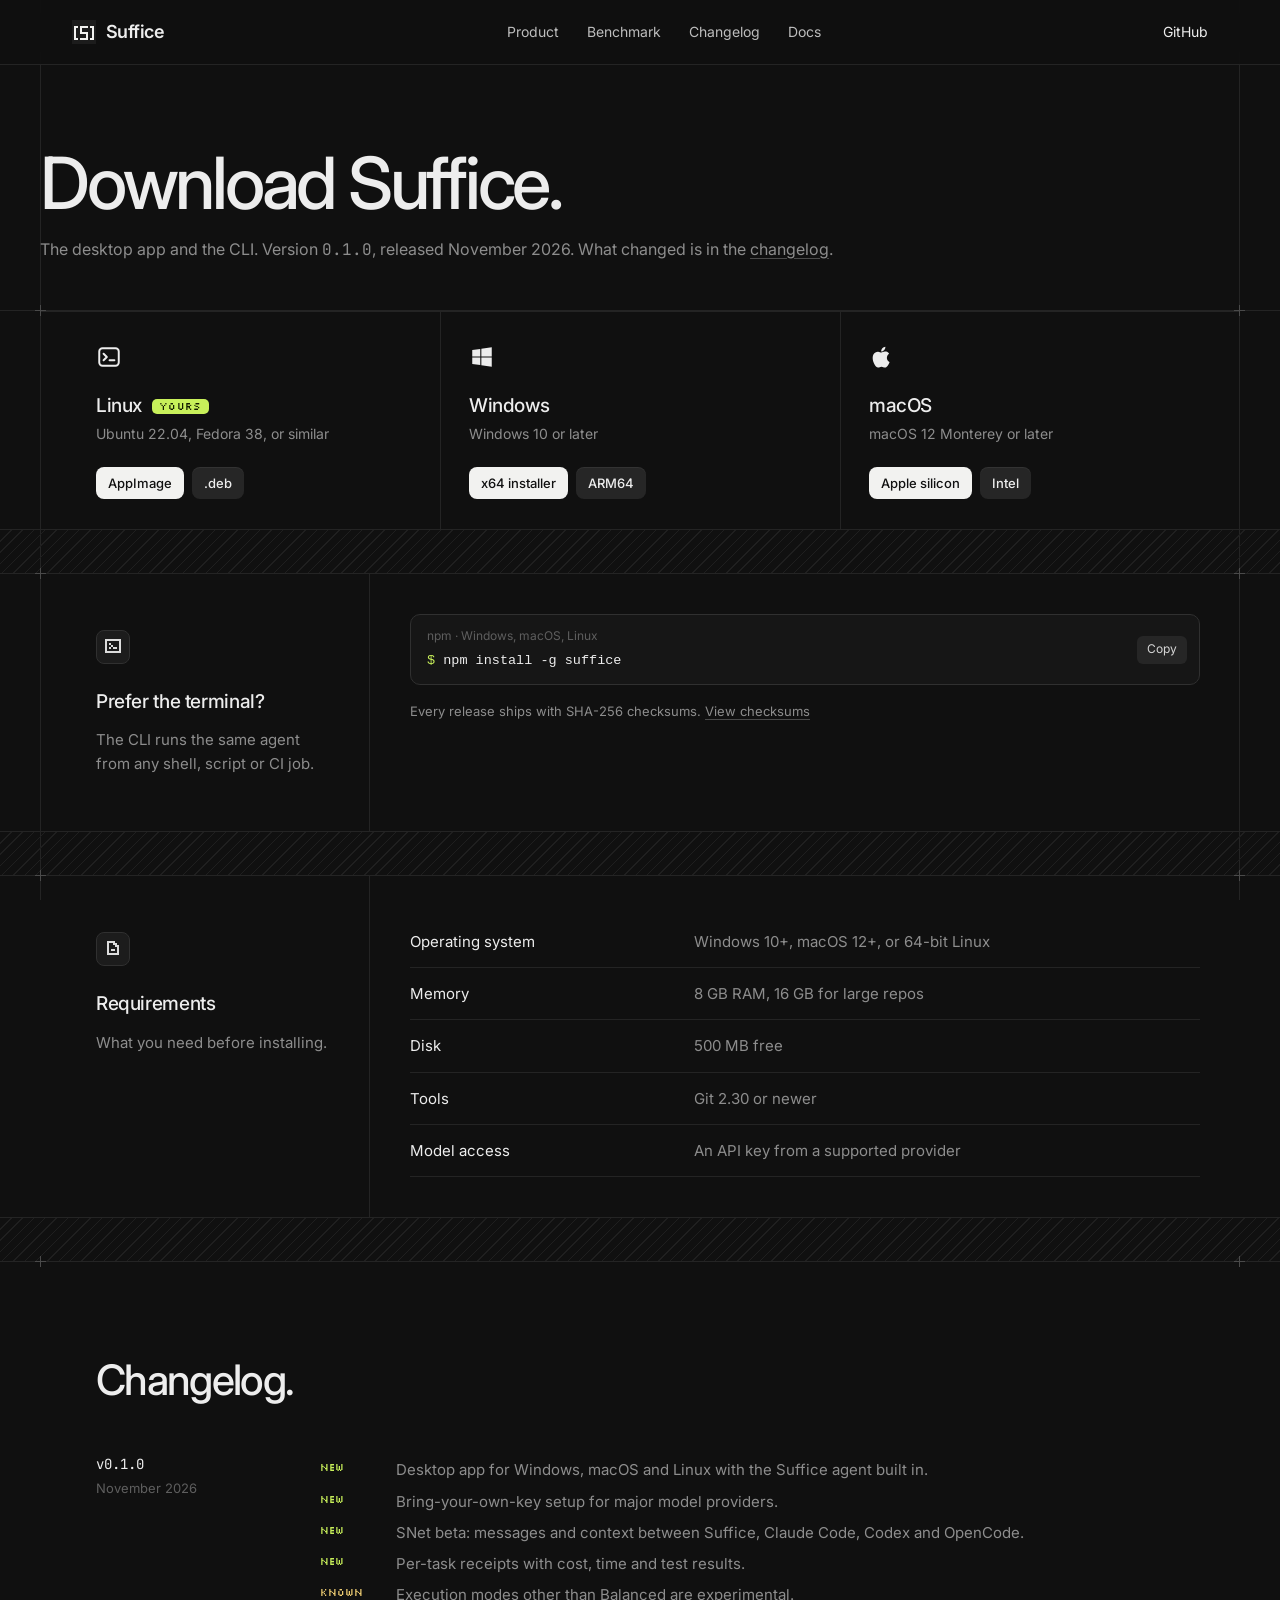
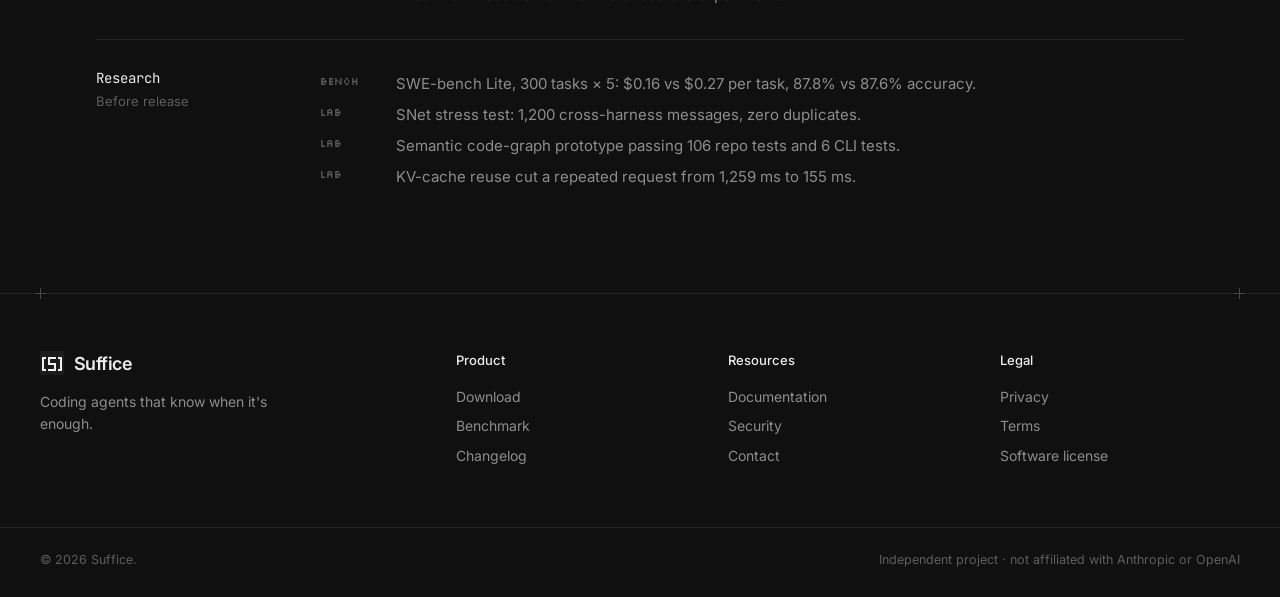
==== v2/download.html @ 333511dd "Add v2 design: dark grid frame with pixel art. Generated with [Devin](https://devin.ai)  Co-Authored" ====
<!doctype html>
<html lang="en">
<head>
  <meta charset="utf-8">
  <meta name="viewport" content="width=device-width, initial-scale=1">
  <title>Download Suffice · Desktop app and CLI</title>
  <meta name="description" content="Download Suffice for Windows, macOS and Linux, or install the CLI with npm. Free with your own API key.">
  <meta name="theme-color" content="#101010">
  <link rel="icon" href="logo.svg" type="image/svg+xml">
  <link rel="preconnect" href="https://fonts.googleapis.com">
  <link rel="preconnect" href="https://fonts.gstatic.com" crossorigin>
  <link href="https://fonts.googleapis.com/css2?family=Inter:wght@400;500;600&family=JetBrains+Mono:wght@400;500&family=Silkscreen&display=swap" rel="stylesheet">
  <link rel="stylesheet" href="styles.css">
  <script>document.documentElement.classList.add('js')</script>
</head>
<body>

<header class="nav">
  <div class="inner">
    <a href="index.html" class="brand"><img src="logo.svg" alt="">Suffice</a>
    <nav class="nav-links">
      <a href="index.html#product">Product</a>
      <a href="index.html#benchmark">Benchmark</a>
      <a href="#changelog">Changelog</a>
      <a href="#" data-link="docs">Docs</a>
    </nav>
    <div class="nav-right"><a href="#" data-link="github">GitHub</a></div>
  </div>
</header>

<main>
  <section class="band">
    <div class="inner page-head">
      <h1 class="fade-up">Download Suffice.</h1>
      <p class="fade-up" style="--i:1">The desktop app and the CLI. Version <span class="mono" data-version>0.1.0</span>, released <span data-release-date>November 2026</span>. What changed is in the <a class="u" href="#changelog">changelog</a>.</p>
    </div>
  </section>

  <section class="band">
    <div class="inner">
      <span class="x tl"></span><span class="x tr"></span>
      <div class="platforms" data-reveal>
        <div class="platform" data-os="win">
          <svg viewBox="0 0 24 24" fill="currentColor"><path d="M3 5.6l7.4-1v7H3zM11.4 4.4L21 3v8.6h-9.6zM3 12.4h7.4v7l-7.4-1zM11.4 12.4H21V21l-9.6-1.4z"/></svg>
          <h3>Windows <span class="you">YOURS</span></h3>
          <p class="req">Windows 10 or later</p>
          <div class="files"><a class="btn btn-white btn-sm" href="#" data-file="win-x64">x64 installer</a><a class="btn btn-grey btn-sm" href="#" data-file="win-arm">ARM64</a></div>
        </div>
        <div class="platform" data-os="mac">
          <svg viewBox="0 0 24 24" fill="currentColor"><path d="M16.5 12.6c0-2.4 2-3.6 2.1-3.7-1.1-1.7-2.9-1.9-3.5-1.9-1.5-.2-2.9.9-3.7.9-.8 0-1.9-.9-3.2-.8-1.6 0-3.1 1-4 2.4-1.7 3-.4 7.4 1.2 9.8.8 1.2 1.8 2.5 3 2.4 1.2 0 1.7-.8 3.1-.8 1.5 0 1.9.8 3.2.8 1.3 0 2.2-1.2 3-2.4.9-1.4 1.3-2.7 1.3-2.8-.1 0-2.5-1-2.5-3.9zM14.1 5.5c.7-.8 1.1-1.9 1-3-1 0-2.1.7-2.8 1.5-.6.7-1.2 1.8-1 2.9 1.1.1 2.1-.6 2.8-1.4z"/></svg>
          <h3>macOS <span class="you">YOURS</span></h3>
          <p class="req">macOS 12 Monterey or later</p>
          <div class="files"><a class="btn btn-white btn-sm" href="#" data-file="mac-arm">Apple silicon</a><a class="btn btn-grey btn-sm" href="#" data-file="mac-intel">Intel</a></div>
        </div>
        <div class="platform" data-os="linux">
          <svg viewBox="0 0 24 24" fill="none" stroke="currentColor" stroke-width="1.8" stroke-linecap="round" stroke-linejoin="round"><rect x="3" y="4" width="18" height="16" rx="3"/><path d="M7 9l3 3-3 3M12.5 15H17"/></svg>
          <h3>Linux <span class="you">YOURS</span></h3>
          <p class="req">Ubuntu 22.04, Fedora 38, or similar</p>
          <div class="files"><a class="btn btn-white btn-sm" href="#" data-file="linux-appimage">AppImage</a><a class="btn btn-grey btn-sm" href="#" data-file="linux-deb">.deb</a></div>
        </div>
      </div>
    </div>
  </section>

  <div class="hatch"></div>

  <section class="band" id="cli">
    <div class="inner">
      <span class="x tl"></span><span class="x tr"></span>
      <div class="row">
        <div class="row-text" data-reveal>
          <span class="ico"><canvas data-icon="term"></canvas></span>
          <h3>Prefer the terminal?</h3>
          <p>The CLI runs the same agent from any shell, script or CI job.</p>
        </div>
        <div class="row-shot" data-reveal style="--d:100ms">
          <div class="cli-list">
            <div class="cli"><div style="min-width:0"><small>npm · Windows, macOS, Linux</small><code data-cmd="npm"></code></div><button class="copy" type="button">Copy</button></div>
          </div>
          <p class="muted" style="margin-top:16px;font-size:13px">Every release ships with SHA-256 checksums. <a class="u" href="#" data-link="checksums">View checksums</a></p>
        </div>
      </div>
    </div>
  </section>

  <div class="hatch"></div>

  <section class="band">
    <div class="inner">
      <span class="x tl"></span><span class="x tr"></span>
      <div class="row">
        <div class="row-text" data-reveal>
          <span class="ico"><canvas data-icon="file"></canvas></span>
          <h3>Requirements</h3>
          <p>What you need before installing.</p>
        </div>
        <div class="row-shot" data-reveal style="--d:100ms">
          <table class="table"><tbody>
            <tr><td>Operating system</td><td>Windows 10+, macOS 12+, or 64-bit Linux</td></tr>
            <tr><td>Memory</td><td>8 GB RAM, 16 GB for large repos</td></tr>
            <tr><td>Disk</td><td>500 MB free</td></tr>
            <tr><td>Tools</td><td>Git 2.30 or newer</td></tr>
            <tr><td>Model access</td><td>An API key from a supported provider</td></tr>
          </tbody></table>
        </div>
      </div>
    </div>
  </section>

  <div class="hatch"></div>

  <section class="band" id="changelog">
    <div class="inner">
      <span class="x tl"></span><span class="x tr"></span>
      <div class="sec-head" style="padding-bottom:24px" data-reveal><h2>Changelog.</h2></div>
      <div data-reveal style="padding-bottom:72px">
        <div class="release">
          <div><div class="release-v">v<span data-version>0.1.0</span></div><div class="release-d" data-release-date>November 2026</div></div>
          <ul>
            <li><span>NEW</span>Desktop app for Windows, macOS and Linux with the Suffice agent built in.</li>
            <li><span>NEW</span>Bring-your-own-key setup for major model providers.</li>
            <li><span>NEW</span>SNet beta: messages and context between Suffice, Claude Code, Codex and OpenCode.</li>
            <li><span>NEW</span>Per-task receipts with cost, time and test results.</li>
            <li><span class="k">KNOWN</span>Execution modes other than Balanced are experimental.</li>
          </ul>
        </div>
        <div class="release" style="border-bottom:0">
          <div><div class="release-v">Research</div><div class="release-d">Before release</div></div>
          <ul>
            <li><span class="l">BENCH</span>SWE-bench Lite, 300 tasks × 5: $0.16 vs $0.27 per task, 87.8% vs 87.6% accuracy.</li>
            <li><span class="l">LAB</span>SNet stress test: 1,200 cross-harness messages, zero duplicates.</li>
            <li><span class="l">LAB</span>Semantic code-graph prototype passing 106 repo tests and 6 CLI tests.</li>
            <li><span class="l">LAB</span>KV-cache reuse cut a repeated request from 1,259 ms to 155 ms.</li>
          </ul>
        </div>
      </div>
    </div>
  </section>
</main>

<footer class="footer">
  <section class="band">
    <div class="inner footer-grid">
      <span class="x tl"></span><span class="x tr"></span>
      <div>
        <a href="index.html" class="brand"><img src="logo.svg" alt="">Suffice</a>
        <p>Coding agents that know when it's enough.</p>
      </div>
      <div class="footer-col"><h4>Product</h4><a href="download.html">Download</a><a href="index.html#benchmark">Benchmark</a><a href="#changelog">Changelog</a></div>
      <div class="footer-col"><h4>Resources</h4><a href="#" data-link="docs">Documentation</a><a href="#" data-link="security">Security</a><a href="#" data-email>Contact</a></div>
      <div class="footer-col"><h4>Legal</h4><a href="#" data-link="privacy">Privacy</a><a href="#" data-link="terms">Terms</a><a href="#" data-link="eula">Software license</a></div>
    </div>
  </section>
  <div class="inner footer-bottom"><span>© <span data-year>2026</span> Suffice.</span><span>Independent project · not affiliated with Anthropic or OpenAI</span></div>
</footer>

<script src="main.js"></script>
</body>
</html>
---- v2/styles.css ----
:root {
  --bg: #101010;
  --panel: #161616;
  --panel-2: #1c1c1c;
  --line: #242424;
  --line-2: #303030;
  --text: #ededed;
  --muted: #8d8d8d;
  --dim: #5e5e5e;
  --accent: #c8f05a;
  --accent-ink: #141c00;
  --add: #8ee5ad;
  --del: #e8917f;
  --warn: #edcc72;
  --frame: 1200px;
  --pad: 56px;
  --sans: "Inter", ui-sans-serif, system-ui, -apple-system, "Segoe UI", sans-serif;
  --mono: "JetBrains Mono", ui-monospace, Consolas, monospace;
  --pixel: "Silkscreen", var(--mono);
  --ease: cubic-bezier(0.2, 0.7, 0.2, 1);
}

*, *::before, *::after { box-sizing: border-box; }
html { scroll-behavior: smooth; -webkit-text-size-adjust: 100%; }
body { margin: 0; background: var(--bg); color: var(--text); font-family: var(--sans); font-size: 16px; line-height: 1.55; -webkit-font-smoothing: antialiased; overflow-x: hidden; }
body::before, body::after { content: ""; position: fixed; top: 0; bottom: 0; width: 1px; background: var(--line); z-index: 0; pointer-events: none; }
body::before { left: max(0px, calc(50% - var(--frame) / 2)); }
body::after { right: max(0px, calc(50% - var(--frame) / 2)); }
img, svg, canvas { display: block; max-width: 100%; }
[hidden] { display: none !important; }
a { color: inherit; text-decoration: none; }
button, input { font: inherit; color: inherit; }
button { background: none; border: 0; padding: 0; cursor: pointer; }
p { margin: 0; }
h1, h2, h3 { margin: 0; font-weight: 500; letter-spacing: -0.04em; line-height: 1.05; }
h2 { font-size: clamp(30px, 3.4vw, 42px); }
h3 { font-size: 19px; letter-spacing: -0.02em; line-height: 1.3; }
::selection { background: var(--accent); color: var(--accent-ink); }
:focus-visible { outline: 2px solid var(--accent); outline-offset: 3px; }

/* Frame */
.band { position: relative; z-index: 1; border-bottom: 1px solid var(--line); }
.inner { position: relative; max-width: var(--frame); margin: 0 auto; padding: 0 var(--pad); }
.x { position: absolute; width: 11px; height: 11px; z-index: 2; pointer-events: none; }
.x::before, .x::after { content: ""; position: absolute; background: #4a4a4a; }
.x::before { left: 5px; top: 0; width: 1px; height: 11px; }
.x::after { top: 5px; left: 0; width: 11px; height: 1px; }
.x.tl { left: -5px; top: -6px; }
.x.tr { right: -5px; top: -6px; }
.hatch { position: relative; z-index: 1; height: 44px; border-bottom: 1px solid var(--line); background: repeating-linear-gradient(-45deg, transparent 0 7px, #1f1f1f 7px 8px); }
.mono { font-family: var(--mono); }
.muted { color: var(--muted); }
.link { color: var(--accent); font-size: 14px; transition: opacity 0.2s; }
.link:hover { opacity: 0.75; }
.u { text-decoration: underline; text-underline-offset: 3px; text-decoration-color: #4a4a4a; }
.u:hover { text-decoration-color: var(--text); }
sup { font-size: 0.6em; color: var(--dim); }

/* Buttons */
.btn { display: inline-flex; align-items: center; justify-content: center; gap: 8px; height: 38px; padding: 0 16px; border-radius: 8px; font-size: 14px; font-weight: 500; white-space: nowrap; transition: background 0.2s, border-color 0.2s, transform 0.15s; }
.btn svg { width: 15px; height: 15px; flex: none; }
.btn:active { transform: translateY(1px); }
.btn-white { background: #f2f2f0; color: #111; }
.btn-white:hover { background: #fff; }
.btn-grey { background: #262626; color: var(--text); box-shadow: inset 0 1px 0 rgba(255, 255, 255, 0.06); }
.btn-grey:hover { background: #2e2e2e; }
.btn-sm { height: 32px; padding: 0 12px; font-size: 13px; }

/* Nav */
.nav { position: sticky; top: 0; z-index: 40; background: rgba(16, 16, 16, 0.85); backdrop-filter: blur(12px); -webkit-backdrop-filter: blur(12px); border-bottom: 1px solid var(--line); }
.nav .inner { display: flex; align-items: center; justify-content: space-between; height: 64px; padding: 0 32px; }
.brand { display: flex; align-items: center; gap: 10px; font-size: 18px; font-weight: 600; letter-spacing: -0.03em; }
.brand img { width: 24px; height: 24px; image-rendering: pixelated; }
.nav-links { display: flex; gap: 28px; font-size: 14px; color: #bdbdbd; }
.nav-links a:hover { color: var(--text); }
.nav-right { display: flex; align-items: center; gap: 18px; font-size: 14px; }

/* Hero */
.hero-top { padding: 80px 0 0; }
.badge { display: inline-flex; align-items: center; gap: 10px; padding: 4px 12px 4px 4px; border: 1px solid var(--line-2); border-radius: 999px; font-size: 14px; color: #d6d6d6; transition: border-color 0.2s; }
.badge:hover { border-color: #444; }
.badge b { padding: 2px 8px; border-radius: 999px; background: var(--accent); color: var(--accent-ink); font-family: var(--pixel); font-size: 11px; font-weight: 400; letter-spacing: 0.04em; }
.badge-row { padding: 14px 0; }
.hero h1 { padding: 34px 0 40px; font-size: clamp(44px, 6.2vw, 80px); letter-spacing: -0.045em; }
.hero-split { display: grid; grid-template-columns: 1fr 1fr; }
.hero-split > div { padding: 30px 0; }
.hero-split > div + div { padding-left: 32px; border-left: 1px solid var(--line); }
.hero-split p { max-width: 430px; color: var(--muted); font-size: 16px; }
.actions { display: flex; flex-wrap: wrap; gap: 10px; }
.or { margin-top: 10px; font-size: 13px; color: var(--dim); }
.or a { color: var(--muted); }
.or a:hover { color: var(--text); }

/* App mock */
.shot-band { padding: 56px 0 64px; }
.app { position: relative; border: 1px solid var(--line-2); border-radius: 14px; background: #121212; overflow: hidden; box-shadow: 0 40px 100px -40px rgba(0, 0, 0, 0.8); font-size: 12.5px; }
.app-grid { display: grid; grid-template-columns: 236px minmax(0, 1fr); height: clamp(380px, 44vw, 560px); }
.side { display: flex; flex-direction: column; gap: 2px; padding: 14px 10px; overflow: hidden; }
.lights { display: flex; gap: 7px; padding: 2px 6px 14px; }
.lights i { width: 11px; height: 11px; border-radius: 50%; }
.ws { display: flex; align-items: center; gap: 10px; padding: 4px 6px 12px; border-bottom: 1px solid var(--line); margin-bottom: 8px; }
.ws img { width: 26px; height: 26px; border-radius: 6px; }
.ws small { display: block; color: var(--dim); font-size: 10.5px; }
.search { display: flex; align-items: center; gap: 8px; height: 30px; padding: 0 9px; border: 1px solid var(--line-2); border-radius: 7px; color: var(--dim); margin-bottom: 6px; }
.nav-item { display: flex; align-items: center; gap: 9px; padding: 6px 9px; border-radius: 7px; color: #d4d4d4; }
.nav-item.on { background: #222; }
.nav-item svg { width: 13px; height: 13px; color: var(--muted); }
.side-label { margin: 14px 9px 4px; color: var(--dim); font-size: 11px; }
.thread { display: flex; align-items: center; gap: 9px; padding: 6px 9px; border-radius: 7px; color: #cfcfcf; white-space: nowrap; overflow: hidden; }
.thread span { overflow: hidden; text-overflow: ellipsis; }
.thread i { flex: none; width: 11px; height: 11px; image-rendering: pixelated; }
.pdot { background: var(--accent); box-shadow: inset -3px -3px 0 rgba(0, 0, 0, 0.25); }
.pdot.run { background: var(--warn); animation: blink 1s steps(2) infinite; }
.pdot.idle { background: #3a3a3a; }
@keyframes blink { 50% { opacity: 0.35; } }
.side-foot { margin-top: auto; padding: 10px 9px 2px; border-top: 1px solid var(--line); color: var(--muted); font-size: 11.5px; }
.side-foot b { color: var(--text); font-weight: 500; }
.spark { display: flex; align-items: flex-end; gap: 2px; height: 16px; margin-top: 8px; }
.spark i { flex: 1; background: #2f3a1a; }
.spark i.on { background: var(--accent); }
.stage { position: relative; margin: 8px 8px 8px 0; border-radius: 10px; overflow: hidden; background: #0d1416; }
.pixels { position: absolute; inset: 0; width: 100%; height: 100%; image-rendering: pixelated; }
.composer-wrap { position: absolute; left: 14px; right: 14px; bottom: 14px; max-width: 680px; margin: 0 auto; }
.composer { border-radius: 12px; background: rgba(20, 20, 20, 0.92); border: 1px solid #2c2c2c; box-shadow: 0 20px 50px -20px rgba(0, 0, 0, 0.7); }
.composer-top { display: flex; align-items: center; gap: 14px; padding: 9px 14px; border-bottom: 1px solid #262626; color: #d6d6d6; font-size: 12px; }
.composer-top .right { margin-left: auto; }
.prompt { min-height: 44px; padding: 12px 14px 4px; color: #f0f0ee; font-size: 13px; }
.prompt.placeholder { color: #7d7d7d; }
.caret { display: inline-block; width: 7px; height: 14px; margin-left: 1px; background: var(--accent); vertical-align: -2px; animation: blink 1s steps(2) infinite; }
.composer-bar { display: flex; align-items: center; gap: 12px; padding: 6px 10px 10px 14px; color: #a8a8a8; font-size: 12px; }
.composer-bar b { color: #ededed; font-weight: 500; }
.send { display: grid; place-items: center; width: 28px; height: 26px; margin-left: auto; border-radius: 7px; background: #262626; color: #8d8d8d; transition: background 0.2s, color 0.2s; }
.send.live { background: var(--accent); color: var(--accent-ink); }

/* Section heads */
.sec-head { padding: 96px 0 56px; }
.sec-head p { max-width: 420px; margin-top: 14px; color: var(--muted); font-size: 15px; }

/* 4 steps */
.steps { display: grid; grid-template-columns: repeat(4, 1fr); border-top: 1px solid var(--line); margin: 0 calc(var(--pad) * -1); }
.step { display: flex; flex-direction: column; min-height: 250px; padding: 32px 28px 30px; }
.step + .step { border-left: 1px solid var(--line); }
.step:first-child { padding-left: var(--pad); }
.step-top { display: flex; justify-content: space-between; align-items: center; margin-bottom: 26px; }
.ico { display: grid; place-items: center; width: 34px; height: 34px; border: 1px solid var(--line-2); border-radius: 8px; background: var(--panel-2); }
.ico canvas, .ico svg { width: 16px; height: 16px; image-rendering: pixelated; }
.num { font-family: var(--mono); font-size: 13px; color: var(--dim); }
.step p { margin-top: 10px; color: var(--muted); font-size: 14.5px; }
.step .link { margin-top: auto; padding-top: 22px; }

/* Pixel band */
.pixel-band { position: relative; height: 170px; display: grid; place-items: center; overflow: hidden; }
.pixel-band canvas { position: absolute; inset: 0; width: 100%; height: 100%; image-rendering: pixelated; }
.pixel-band h2 { position: relative; padding: 18px 32px; background: var(--bg); text-align: center; }

/* Feature rows */
.row { display: grid; grid-template-columns: 330px 1fr; margin: 0 calc(var(--pad) * -1); }
.row.flip { grid-template-columns: 1fr 330px; }
.row-text { display: flex; flex-direction: column; padding: 56px 36px 56px var(--pad); }
.row.flip .row-text { order: 2; padding: 56px var(--pad) 56px 36px; border-left: 1px solid var(--line); }
.row:not(.flip) .row-text { border-right: 1px solid var(--line); }
.row-text p { margin-top: 14px; color: var(--muted); font-size: 15px; }
.row-text .link { margin-top: 22px; }
.row-text .ico { margin-bottom: 26px; }
.row-shot { padding: 40px; min-width: 0; }
.mock { border: 1px solid var(--line-2); border-radius: 12px; background: var(--panel); overflow: hidden; font-size: 13px; }
.mock-head { display: flex; align-items: center; justify-content: space-between; gap: 12px; padding: 12px 16px; border-bottom: 1px solid var(--line); }
.mock-head b { font-weight: 500; }
.mock-head span { font-family: var(--mono); font-size: 11.5px; color: var(--dim); }
.mock-body { padding: 16px; }

.route { display: grid; grid-template-columns: minmax(0, 1fr) 112px 92px; align-items: center; gap: 14px; padding: 11px 12px; border-radius: 8px; background: #1b1b1b; }
.route + .route { margin-top: 6px; }
.route span:first-child { overflow: hidden; text-overflow: ellipsis; white-space: nowrap; }
.model { padding: 3px 8px; border: 1px solid var(--line-2); border-radius: 5px; font-family: var(--mono); font-size: 11px; color: var(--dim); text-align: center; transition: color 0.3s, border-color 0.3s; }
.model.set { color: var(--text); border-color: #444; }
.blocks { display: flex; gap: 2px; }
.blocks i { flex: 1; height: 10px; background: #262626; transition: background 0.15s; }
.blocks i.on { background: var(--accent); }
.mock-foot { display: flex; justify-content: space-between; padding: 12px 16px; border-top: 1px solid var(--line); font-family: var(--mono); font-size: 11.5px; color: var(--dim); }
.mock-foot b { color: var(--text); font-weight: 500; }

.bars { display: grid; gap: 18px; padding: 22px 18px 10px; }
.bar-label { display: flex; justify-content: space-between; margin-bottom: 8px; font-size: 13px; color: var(--muted); }
.bar-label b { font-family: var(--mono); font-weight: 500; color: var(--text); }
.bar { height: 22px; background: repeating-linear-gradient(90deg, #222 0 8px, transparent 8px 10px); }
.bar i { display: block; height: 100%; width: 0; background: repeating-linear-gradient(90deg, #6a6a6a 0 8px, transparent 8px 10px); transition: width 1.6s steps(24); }
.bar.us i { background: repeating-linear-gradient(90deg, var(--accent) 0 8px, transparent 8px 10px); }
.in .bar i { width: var(--w); }
.stats { display: grid; grid-template-columns: repeat(4, 1fr); margin: 18px; border: 1px solid var(--line-2); border-radius: 10px; background: #1b1b1b; }
.stats div { padding: 12px 14px; }
.stats div + div { border-left: 1px solid var(--line-2); }
.stats small { display: block; font-family: var(--mono); font-size: 10.5px; letter-spacing: 0.06em; color: var(--dim); text-transform: uppercase; }
.stats b { display: block; margin-top: 4px; font-size: 18px; font-weight: 500; letter-spacing: -0.02em; }

.msgs { display: flex; flex-direction: column; gap: 10px; padding: 16px; }
.msg { max-width: 86%; padding: 10px 12px; border: 1px solid var(--line-2); border-radius: 9px; background: #1b1b1b; opacity: 0; transform: translateY(6px); transition: opacity 0.45s, transform 0.45s var(--ease); }
.msg.show { opacity: 1; transform: none; }
.msg.me { align-self: flex-end; border-color: rgba(200, 240, 90, 0.35); background: rgba(200, 240, 90, 0.06); }
.msg-from { display: flex; align-items: center; gap: 7px; margin-bottom: 3px; font-size: 11.5px; color: var(--muted); }
.msg-from i { width: 8px; height: 8px; }

/* Roadmap cells */
.cells { display: grid; grid-template-columns: repeat(3, 1fr); border-top: 1px solid var(--line); margin: 0 calc(var(--pad) * -1); }
.cell { padding: 32px 28px 36px; }
.cell:first-child { padding-left: var(--pad); }
.cell + .cell { border-left: 1px solid var(--line); }
.cell .status { display: inline-flex; align-items: center; gap: 8px; margin-bottom: 20px; font-family: var(--pixel); font-size: 11px; color: var(--muted); }
.cell .status i { width: 8px; height: 8px; }
.cell p { margin-top: 10px; color: var(--muted); font-size: 14.5px; }
.wait-row { display: flex; flex-wrap: wrap; align-items: center; justify-content: space-between; gap: 20px; padding: 28px 0; border-top: 1px solid var(--line); margin: 0 calc(var(--pad) * -1); padding-left: var(--pad); padding-right: var(--pad); }
.waitlist { display: flex; gap: 8px; width: min(100%, 440px); }
.waitlist input { flex: 1; min-width: 0; height: 38px; padding: 0 12px; border: 1px solid var(--line-2); border-radius: 8px; background: var(--panel); outline: 0; font-size: 14px; transition: border-color 0.2s; }
.waitlist input:focus { border-color: #555; }
.waitlist input::placeholder { color: var(--dim); }
.waitlist-msg { width: 100%; min-height: 18px; font-size: 13px; color: var(--muted); }

/* FAQ */
.faq-grid { display: grid; grid-template-columns: 1fr 1.3fr; margin: 0 calc(var(--pad) * -1); }
.faq-grid > div:first-child { padding: 96px 36px 96px var(--pad); border-right: 1px solid var(--line); }
.faq-grid > div:first-child p { margin-top: 14px; color: var(--muted); font-size: 15px; }
.faq { padding: 80px var(--pad) 80px 40px; }
.faq details { border-bottom: 1px solid var(--line); }
.faq summary { display: flex; justify-content: space-between; align-items: center; gap: 16px; padding: 18px 0; list-style: none; cursor: pointer; font-size: 15px; font-weight: 500; }
.faq summary::-webkit-details-marker { display: none; }
.faq summary i { flex: none; width: 10px; height: 10px; background: linear-gradient(var(--muted), var(--muted)) center / 10px 2px no-repeat, linear-gradient(var(--muted), var(--muted)) center / 2px 10px no-repeat; transition: transform 0.25s steps(3); }
.faq details[open] summary i { transform: rotate(45deg); }
.faq details p { padding: 0 24px 20px 0; color: var(--muted); font-size: 15px; }

/* CTA */
.cta { position: relative; padding: 110px 0 0; text-align: center; overflow: hidden; }
.cta h2 { font-size: clamp(40px, 5.4vw, 64px); }
.cta p { margin-top: 14px; color: var(--muted); }
.cta .actions { justify-content: center; margin-top: 28px; }
.dissolve { width: 100%; height: 150px; margin-top: 90px; image-rendering: pixelated; }

/* Footer */
.notes { display: grid; grid-template-columns: 1fr 1fr; gap: 32px; padding: 32px 0; font-family: var(--mono); font-size: 12px; line-height: 1.7; color: var(--dim); }
.footer-grid { display: grid; grid-template-columns: 1.6fr repeat(3, 1fr); gap: 32px; padding: 56px 0; }
.footer-grid > div:first-of-type p { max-width: 260px; margin-top: 14px; color: var(--muted); font-size: 14px; }
.footer h4 { margin: 0 0 12px; font-size: 13px; font-weight: 500; }
.footer-col a { display: block; padding: 4px 0; font-size: 14px; color: var(--muted); }
.footer-col a:hover { color: var(--text); }
.footer-bottom { display: flex; flex-wrap: wrap; justify-content: space-between; gap: 12px; padding: 22px 0 28px; font-size: 12.5px; color: var(--dim); }

/* Download page */
.page-head { padding: 80px 0 48px; }
.page-head h1 { font-size: clamp(44px, 6vw, 72px); letter-spacing: -0.045em; }
.page-head p { margin-top: 16px; color: var(--muted); }
.platforms { display: grid; grid-template-columns: repeat(3, 1fr); border-top: 1px solid var(--line); margin: 0 calc(var(--pad) * -1); }
.platform { display: flex; flex-direction: column; padding: 32px 28px 30px; }
.platform:first-child { padding-left: var(--pad); }
.platform + .platform { border-left: 1px solid var(--line); }
.platform > svg { width: 26px; height: 26px; margin-bottom: 24px; }
.platform h3 { display: flex; align-items: center; gap: 10px; }
.platform .req { margin: 4px 0 22px; color: var(--muted); font-size: 14px; }
.platform .files { display: flex; flex-wrap: wrap; gap: 8px; margin-top: auto; }
.you { display: none; padding: 1px 7px; border-radius: 5px; background: var(--accent); color: var(--accent-ink); font-family: var(--pixel); font-size: 10px; font-weight: 400; letter-spacing: 0.03em; }
.platform.current .you { display: inline-block; }
.cli-list { display: grid; gap: 10px; }
.cli { display: flex; align-items: center; justify-content: space-between; gap: 16px; padding: 12px 12px 12px 16px; border: 1px solid var(--line-2); border-radius: 10px; background: var(--panel); font-family: var(--mono); font-size: 13.5px; }
.cli small { display: block; margin-bottom: 4px; font-family: var(--sans); font-size: 12px; color: var(--dim); }
.cli code { overflow-x: auto; white-space: nowrap; }
.cli code::before { content: "$ "; color: var(--accent); }
.copy { flex: none; height: 28px; padding: 0 10px; border-radius: 6px; background: #262626; font-family: var(--sans); font-size: 12px; color: #d6d6d6; transition: background 0.2s; }
.copy:hover { background: #303030; }
.table { width: 100%; border-collapse: collapse; font-size: 15px; }
.table td { padding: 14px 0; border-bottom: 1px solid var(--line); color: var(--muted); vertical-align: top; }
.table td:first-child { width: 36%; color: var(--text); }
.release { display: grid; grid-template-columns: 200px 1fr; gap: 24px; padding: 28px 0; border-bottom: 1px solid var(--line); }
.release-v { font-family: var(--mono); font-size: 14px; }
.release-d { margin-top: 2px; font-size: 13px; color: var(--dim); }
.release ul { margin: 0; padding: 0; list-style: none; }
.release li { display: grid; grid-template-columns: 64px 1fr; gap: 12px; padding: 4px 0; font-size: 15px; color: var(--muted); }
.release li span { padding-top: 2px; font-family: var(--pixel); font-size: 10px; color: var(--accent); }
.release li span.k { color: var(--warn); }
.release li span.l { color: var(--dim); }

/* Reveal */
.js [data-reveal] { opacity: 0; transform: translateY(12px); transition: opacity 0.7s var(--ease), transform 0.7s var(--ease); transition-delay: var(--d, 0ms); }
.js [data-reveal].in { opacity: 1; transform: none; }
.fade-up { animation: fadeUp 0.8s var(--ease) both; animation-delay: calc(var(--i, 0) * 80ms); }
@keyframes fadeUp { from { opacity: 0; transform: translateY(10px); } }

@media (max-width: 1000px) {
  :root { --pad: 28px; }
  .nav-links { display: none; }
  .hero-split, .faq-grid { grid-template-columns: 1fr; }
  .hero-split > div + div { padding-left: 0; border-left: 0; border-top: 1px solid var(--line); }
  .app-grid { grid-template-columns: minmax(0, 1fr); }
  .side { display: none; }
  .stage { margin: 8px; }
  .steps { grid-template-columns: 1fr 1fr; }
  .step:nth-child(3) { border-left: 0; padding-left: var(--pad); }
  .step:nth-child(n + 3) { border-top: 1px solid var(--line); }
  .row, .row.flip { grid-template-columns: 1fr; }
  .row .row-text, .row.flip .row-text { order: 0; padding: 48px var(--pad) 8px; border: 0; }
  .row-shot { padding: 24px var(--pad) 48px; }
  .cells, .platforms { grid-template-columns: 1fr; }
  .cell + .cell, .platform + .platform { border-left: 0; border-top: 1px solid var(--line); }
  .cell, .platform { padding-left: var(--pad) !important; }
  .faq-grid > div:first-child { padding: 72px var(--pad) 24px; border-right: 0; }
  .faq { padding: 0 var(--pad) 72px; }
  .notes { grid-template-columns: 1fr; }
  .footer-grid { grid-template-columns: 1fr 1fr; }
  .footer-grid > div:first-of-type { grid-column: 1 / -1; }
  .release { grid-template-columns: 1fr; gap: 10px; }
}
@media (max-width: 600px) {
  :root { --pad: 20px; }
  .nav .inner { padding: 0 20px; }
  .nav-right .hide-sm { display: none; }
  .steps { grid-template-columns: 1fr; }
  .step + .step { border-left: 0; border-top: 1px solid var(--line); }
  .step { padding-left: var(--pad) !important; min-height: 0; }
  .route { grid-template-columns: minmax(0, 1fr) 100px; }
  .route .blocks { display: none; }
  .stats { grid-template-columns: 1fr 1fr; }
  .stats div:nth-child(3) { border-left: 0; }
  .stats div:nth-child(n + 3) { border-top: 1px solid var(--line-2); }
  .composer-top .hide-sm, .composer-bar .hide-sm { display: none; }
  .pixel-band h2 { padding: 14px 18px; font-size: 26px; }
}
@media (prefers-reduced-motion: reduce) {
  *, *::before, *::after { animation-duration: 0.001ms !important; animation-iteration-count: 1 !important; transition-duration: 0.001ms !important; }
  html { scroll-behavior: auto; }
}

@media (max-width: 1220px) { .x { display: none; } }
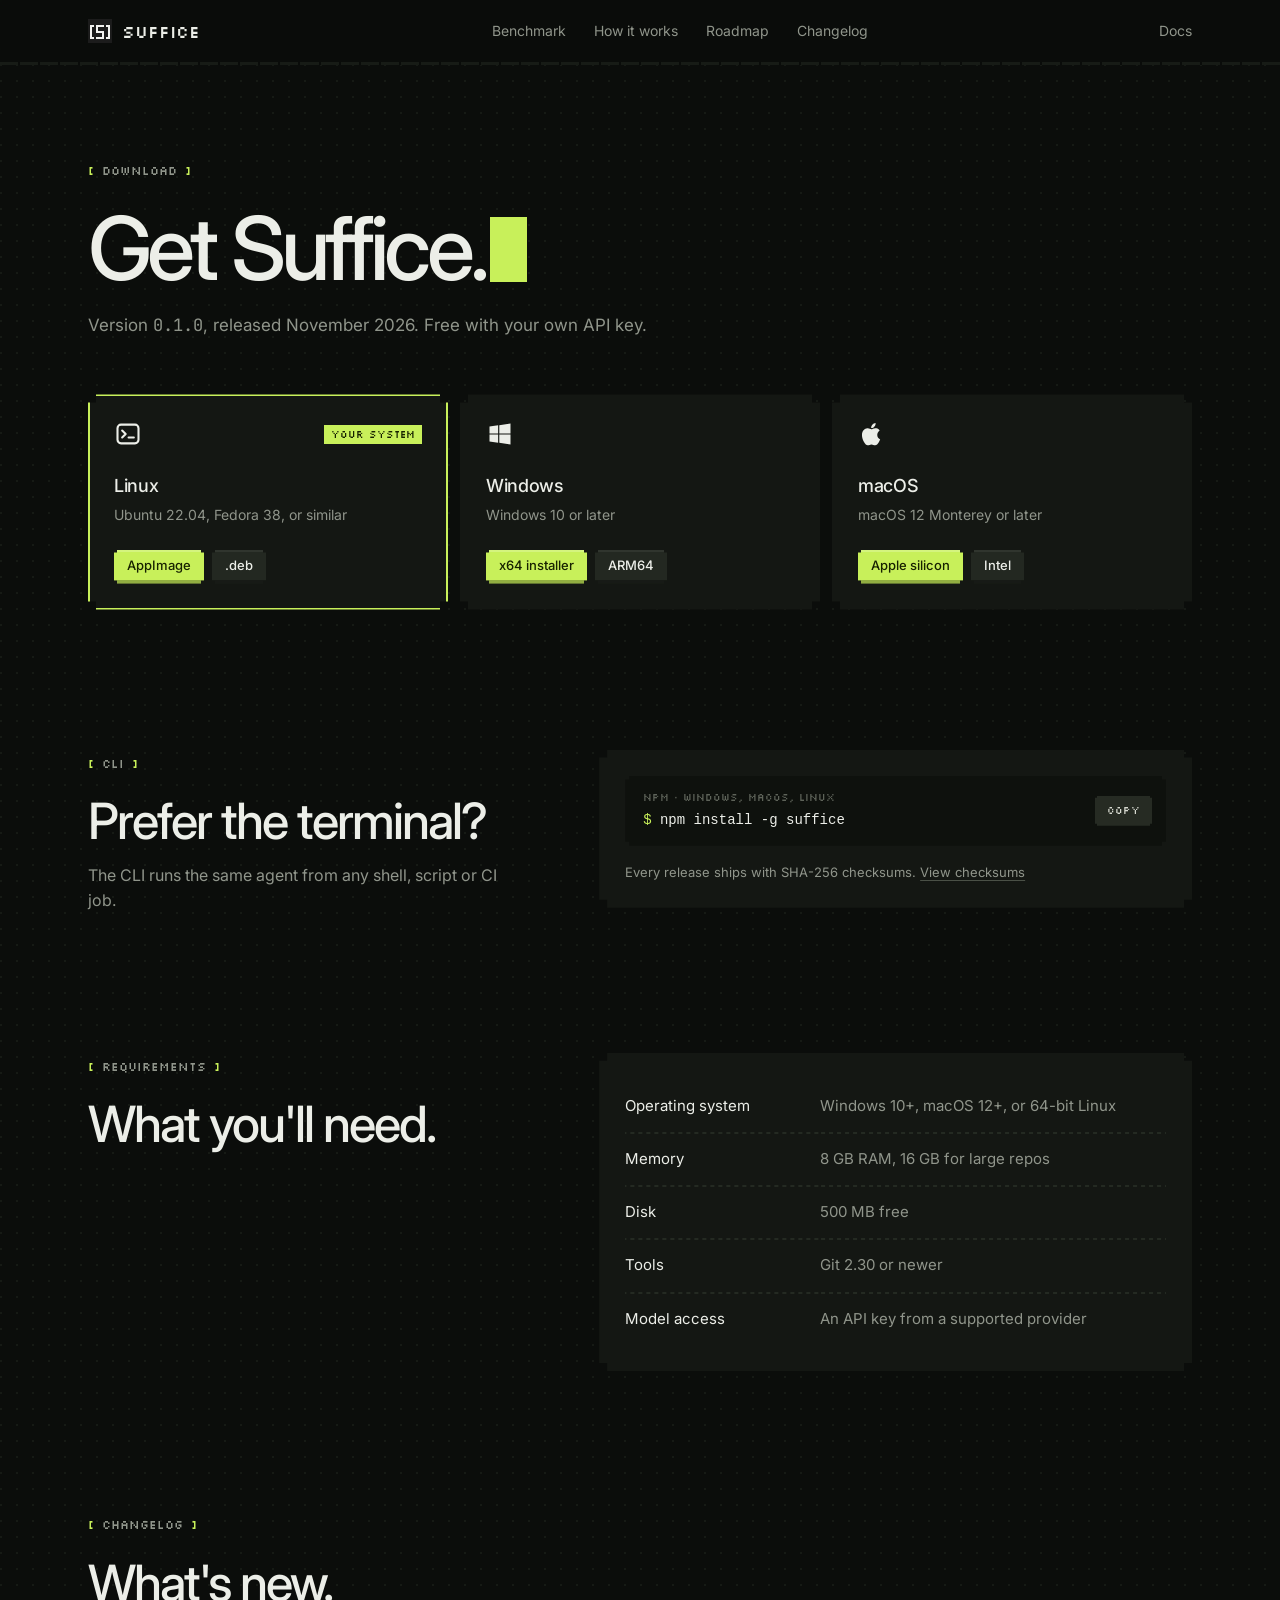
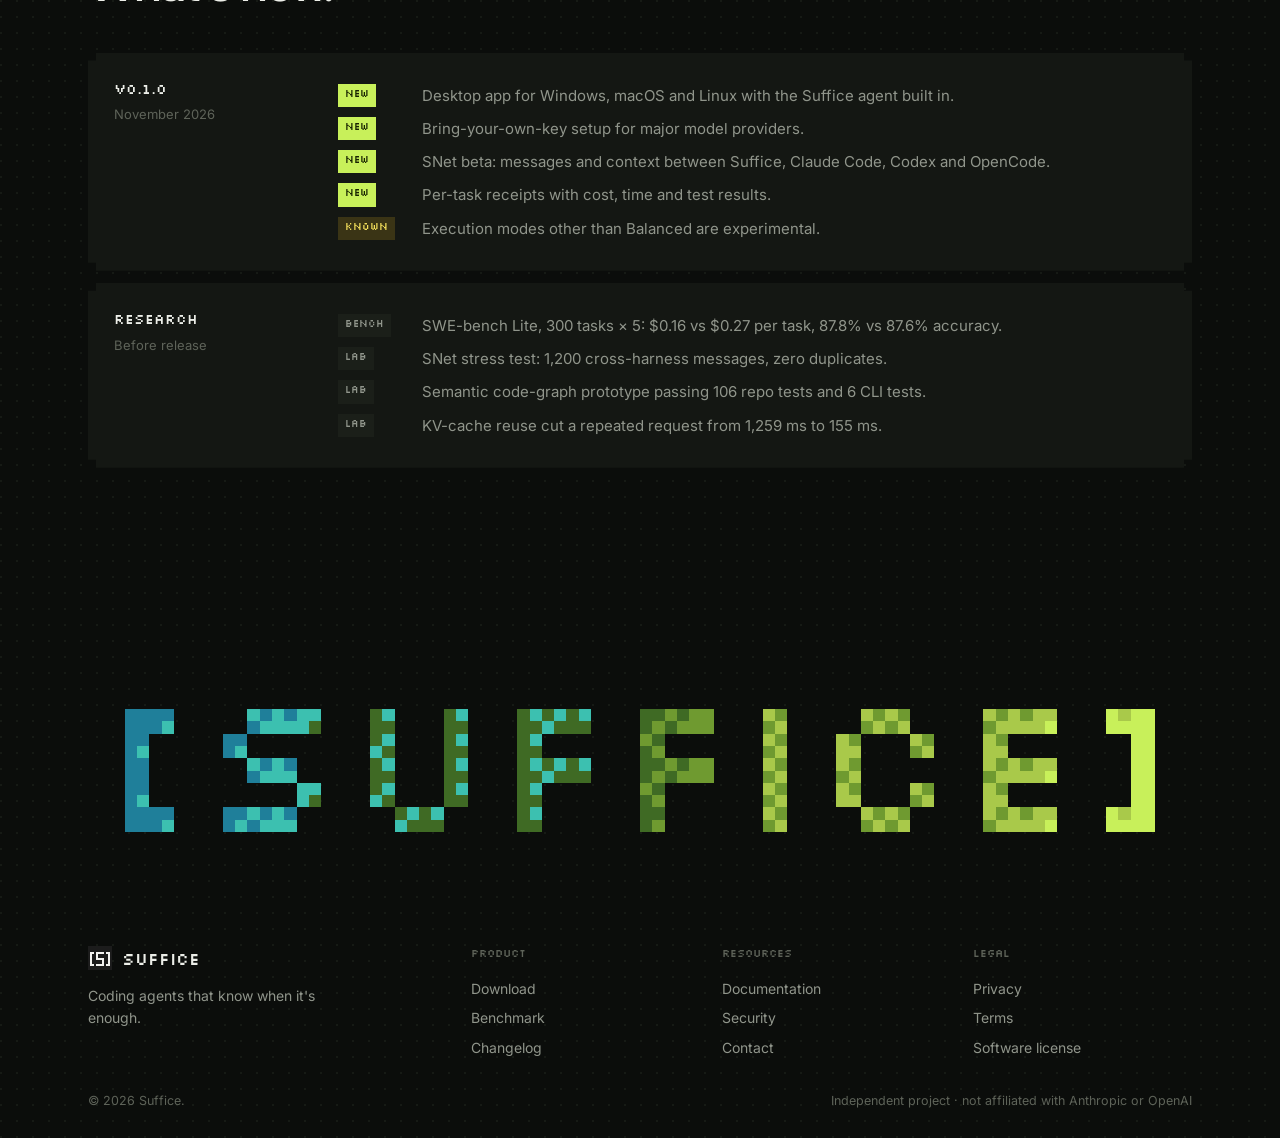
==== commit a96d6d68: "Give v2 its own pixel identity instead of mirroring Hoplite's layout. Generated with [Devin](https:/" ====
--- a/v2/download.html
+++ b/v2/download.html
@@ -5,7 +5,7 @@
   <meta name="viewport" content="width=device-width, initial-scale=1">
   <title>Download Suffice · Desktop app and CLI</title>
   <meta name="description" content="Download Suffice for Windows, macOS and Linux, or install the CLI with npm. Free with your own API key.">
-  <meta name="theme-color" content="#101010">
+  <meta name="theme-color" content="#0b0d0b">
   <link rel="icon" href="logo.svg" type="image/svg+xml">
   <link rel="preconnect" href="https://fonts.googleapis.com">
   <link rel="preconnect" href="https://fonts.gstatic.com" crossorigin>
@@ -16,121 +16,109 @@
 <body>
 
 <header class="nav">
-  <div class="inner">
-    <a href="index.html" class="brand"><img src="logo.svg" alt="">Suffice</a>
+  <div class="container nav-inner">
+    <a href="index.html" class="brand"><img src="logo.svg" alt="">suffice</a>
     <nav class="nav-links">
-      <a href="index.html#product">Product</a>
       <a href="index.html#benchmark">Benchmark</a>
+      <a href="index.html#how">How it works</a>
+      <a href="index.html#next">Roadmap</a>
       <a href="#changelog">Changelog</a>
-      <a href="#" data-link="docs">Docs</a>
     </nav>
-    <div class="nav-right"><a href="#" data-link="github">GitHub</a></div>
+    <div class="nav-right"><a href="#" data-link="docs">Docs</a></div>
   </div>
+  <div class="progress" id="progress" aria-hidden="true"></div>
 </header>
 
 <main>
-  <section class="band">
-    <div class="inner page-head">
-      <h1 class="fade-up">Download Suffice.</h1>
-      <p class="fade-up" style="--i:1">The desktop app and the CLI. Version <span class="mono" data-version>0.1.0</span>, released <span data-release-date>November 2026</span>. What changed is in the <a class="u" href="#changelog">changelog</a>.</p>
+  <section class="page-head">
+    <div class="container">
+      <span class="label pop">Download</span>
+      <h1 class="pop" style="--i:1">Get Suffice.<span class="pcaret" aria-hidden="true"></span></h1>
+      <p class="pop" style="--i:2">Version <span class="mono" data-version>0.1.0</span>, released <span data-release-date>November 2026</span>. Free with your own API key.</p>
     </div>
   </section>
 
-  <section class="band">
-    <div class="inner">
-      <span class="x tl"></span><span class="x tr"></span>
+  <section>
+    <div class="container">
       <div class="platforms" data-reveal>
-        <div class="platform" data-os="win">
-          <svg viewBox="0 0 24 24" fill="currentColor"><path d="M3 5.6l7.4-1v7H3zM11.4 4.4L21 3v8.6h-9.6zM3 12.4h7.4v7l-7.4-1zM11.4 12.4H21V21l-9.6-1.4z"/></svg>
-          <h3>Windows <span class="you">YOURS</span></h3>
+        <div class="platform px px-lg" data-os="win">
+          <div class="platform-top"><svg viewBox="0 0 24 24" fill="currentColor"><path d="M3 5.6l7.4-1v7H3zM11.4 4.4L21 3v8.6h-9.6zM3 12.4h7.4v7l-7.4-1zM11.4 12.4H21V21l-9.6-1.4z"/></svg><span class="tag on you">your system</span></div>
+          <h3>Windows</h3>
           <p class="req">Windows 10 or later</p>
-          <div class="files"><a class="btn btn-white btn-sm" href="#" data-file="win-x64">x64 installer</a><a class="btn btn-grey btn-sm" href="#" data-file="win-arm">ARM64</a></div>
+          <div class="files"><a class="btn btn-lime btn-sm px" href="#" data-file="win-x64">x64 installer</a><a class="btn btn-dark btn-sm px" href="#" data-file="win-arm">ARM64</a></div>
         </div>
-        <div class="platform" data-os="mac">
-          <svg viewBox="0 0 24 24" fill="currentColor"><path d="M16.5 12.6c0-2.4 2-3.6 2.1-3.7-1.1-1.7-2.9-1.9-3.5-1.9-1.5-.2-2.9.9-3.7.9-.8 0-1.9-.9-3.2-.8-1.6 0-3.1 1-4 2.4-1.7 3-.4 7.4 1.2 9.8.8 1.2 1.8 2.5 3 2.4 1.2 0 1.7-.8 3.1-.8 1.5 0 1.9.8 3.2.8 1.3 0 2.2-1.2 3-2.4.9-1.4 1.3-2.7 1.3-2.8-.1 0-2.5-1-2.5-3.9zM14.1 5.5c.7-.8 1.1-1.9 1-3-1 0-2.1.7-2.8 1.5-.6.7-1.2 1.8-1 2.9 1.1.1 2.1-.6 2.8-1.4z"/></svg>
-          <h3>macOS <span class="you">YOURS</span></h3>
+        <div class="platform px px-lg" data-os="mac">
+          <div class="platform-top"><svg viewBox="0 0 24 24" fill="currentColor"><path d="M16.5 12.6c0-2.4 2-3.6 2.1-3.7-1.1-1.7-2.9-1.9-3.5-1.9-1.5-.2-2.9.9-3.7.9-.8 0-1.9-.9-3.2-.8-1.6 0-3.1 1-4 2.4-1.7 3-.4 7.4 1.2 9.8.8 1.2 1.8 2.5 3 2.4 1.2 0 1.7-.8 3.1-.8 1.5 0 1.9.8 3.2.8 1.3 0 2.2-1.2 3-2.4.9-1.4 1.3-2.7 1.3-2.8-.1 0-2.5-1-2.5-3.9zM14.1 5.5c.7-.8 1.1-1.9 1-3-1 0-2.1.7-2.8 1.5-.6.7-1.2 1.8-1 2.9 1.1.1 2.1-.6 2.8-1.4z"/></svg><span class="tag on you">your system</span></div>
+          <h3>macOS</h3>
           <p class="req">macOS 12 Monterey or later</p>
-          <div class="files"><a class="btn btn-white btn-sm" href="#" data-file="mac-arm">Apple silicon</a><a class="btn btn-grey btn-sm" href="#" data-file="mac-intel">Intel</a></div>
+          <div class="files"><a class="btn btn-lime btn-sm px" href="#" data-file="mac-arm">Apple silicon</a><a class="btn btn-dark btn-sm px" href="#" data-file="mac-intel">Intel</a></div>
         </div>
-        <div class="platform" data-os="linux">
-          <svg viewBox="0 0 24 24" fill="none" stroke="currentColor" stroke-width="1.8" stroke-linecap="round" stroke-linejoin="round"><rect x="3" y="4" width="18" height="16" rx="3"/><path d="M7 9l3 3-3 3M12.5 15H17"/></svg>
-          <h3>Linux <span class="you">YOURS</span></h3>
+        <div class="platform px px-lg" data-os="linux">
+          <div class="platform-top"><svg viewBox="0 0 24 24" fill="none" stroke="currentColor" stroke-width="1.8" stroke-linecap="round" stroke-linejoin="round"><rect x="3" y="4" width="18" height="16" rx="3"/><path d="M7 9l3 3-3 3M12.5 15H17"/></svg><span class="tag on you">your system</span></div>
+          <h3>Linux</h3>
           <p class="req">Ubuntu 22.04, Fedora 38, or similar</p>
-          <div class="files"><a class="btn btn-white btn-sm" href="#" data-file="linux-appimage">AppImage</a><a class="btn btn-grey btn-sm" href="#" data-file="linux-deb">.deb</a></div>
+          <div class="files"><a class="btn btn-lime btn-sm px" href="#" data-file="linux-appimage">AppImage</a><a class="btn btn-dark btn-sm px" href="#" data-file="linux-deb">.deb</a></div>
         </div>
       </div>
     </div>
   </section>
 
-  <div class="hatch"></div>
-
-  <section class="band" id="cli">
-    <div class="inner">
-      <span class="x tl"></span><span class="x tr"></span>
-      <div class="row">
-        <div class="row-text" data-reveal>
-          <span class="ico"><canvas data-icon="term"></canvas></span>
-          <h3>Prefer the terminal?</h3>
-          <p>The CLI runs the same agent from any shell, script or CI job.</p>
-        </div>
-        <div class="row-shot" data-reveal style="--d:100ms">
-          <div class="cli-list">
-            <div class="cli"><div style="min-width:0"><small>npm · Windows, macOS, Linux</small><code data-cmd="npm"></code></div><button class="copy" type="button">Copy</button></div>
-          </div>
-          <p class="muted" style="margin-top:16px;font-size:13px">Every release ships with SHA-256 checksums. <a class="u" href="#" data-link="checksums">View checksums</a></p>
-        </div>
+  <section class="section" id="cli">
+    <div class="container split">
+      <div data-reveal>
+        <span class="label">CLI</span>
+        <h2>Prefer the terminal?</h2>
+        <p class="muted" style="margin-top:16px">The CLI runs the same agent from any shell, script or CI job.</p>
+      </div>
+      <div class="panel px px-lg" data-reveal style="--d:100ms">
+        <div class="cli px"><div style="min-width:0"><small>npm · Windows, macOS, Linux</small><code data-cmd="npm"></code></div><button class="copy px" type="button">Copy</button></div>
+        <p class="muted" style="margin-top:16px;font-size:13px">Every release ships with SHA-256 checksums. <a class="u" href="#" data-link="checksums">View checksums</a></p>
       </div>
     </div>
   </section>
 
-  <div class="hatch"></div>
-
-  <section class="band">
-    <div class="inner">
-      <span class="x tl"></span><span class="x tr"></span>
-      <div class="row">
-        <div class="row-text" data-reveal>
-          <span class="ico"><canvas data-icon="file"></canvas></span>
-          <h3>Requirements</h3>
-          <p>What you need before installing.</p>
-        </div>
-        <div class="row-shot" data-reveal style="--d:100ms">
-          <table class="table"><tbody>
-            <tr><td>Operating system</td><td>Windows 10+, macOS 12+, or 64-bit Linux</td></tr>
-            <tr><td>Memory</td><td>8 GB RAM, 16 GB for large repos</td></tr>
-            <tr><td>Disk</td><td>500 MB free</td></tr>
-            <tr><td>Tools</td><td>Git 2.30 or newer</td></tr>
-            <tr><td>Model access</td><td>An API key from a supported provider</td></tr>
-          </tbody></table>
-        </div>
+  <section class="section">
+    <div class="container split">
+      <div data-reveal>
+        <span class="label">Requirements</span>
+        <h2>What you'll need.</h2>
+      </div>
+      <div class="panel px px-lg" data-reveal style="--d:100ms">
+        <table class="table"><tbody>
+          <tr><td>Operating system</td><td>Windows 10+, macOS 12+, or 64-bit Linux</td></tr>
+          <tr><td>Memory</td><td>8 GB RAM, 16 GB for large repos</td></tr>
+          <tr><td>Disk</td><td>500 MB free</td></tr>
+          <tr><td>Tools</td><td>Git 2.30 or newer</td></tr>
+          <tr><td>Model access</td><td>An API key from a supported provider</td></tr>
+        </tbody></table>
       </div>
     </div>
   </section>
 
-  <div class="hatch"></div>
-
-  <section class="band" id="changelog">
-    <div class="inner">
-      <span class="x tl"></span><span class="x tr"></span>
-      <div class="sec-head" style="padding-bottom:24px" data-reveal><h2>Changelog.</h2></div>
-      <div data-reveal style="padding-bottom:72px">
-        <div class="release">
+  <section class="section" id="changelog">
+    <div class="container">
+      <div class="head" data-reveal>
+        <span class="label">Changelog</span>
+        <h2>What's new.</h2>
+      </div>
+      <div data-reveal>
+        <div class="release px px-lg">
           <div><div class="release-v">v<span data-version>0.1.0</span></div><div class="release-d" data-release-date>November 2026</div></div>
           <ul>
-            <li><span>NEW</span>Desktop app for Windows, macOS and Linux with the Suffice agent built in.</li>
-            <li><span>NEW</span>Bring-your-own-key setup for major model providers.</li>
-            <li><span>NEW</span>SNet beta: messages and context between Suffice, Claude Code, Codex and OpenCode.</li>
-            <li><span>NEW</span>Per-task receipts with cost, time and test results.</li>
-            <li><span class="k">KNOWN</span>Execution modes other than Balanced are experimental.</li>
+            <li><span class="tag on">new</span>Desktop app for Windows, macOS and Linux with the Suffice agent built in.</li>
+            <li><span class="tag on">new</span>Bring-your-own-key setup for major model providers.</li>
+            <li><span class="tag on">new</span>SNet beta: messages and context between Suffice, Claude Code, Codex and OpenCode.</li>
+            <li><span class="tag on">new</span>Per-task receipts with cost, time and test results.</li>
+            <li><span class="tag early">known</span>Execution modes other than Balanced are experimental.</li>
           </ul>
         </div>
-        <div class="release" style="border-bottom:0">
+        <div class="release px px-lg">
           <div><div class="release-v">Research</div><div class="release-d">Before release</div></div>
           <ul>
-            <li><span class="l">BENCH</span>SWE-bench Lite, 300 tasks × 5: $0.16 vs $0.27 per task, 87.8% vs 87.6% accuracy.</li>
-            <li><span class="l">LAB</span>SNet stress test: 1,200 cross-harness messages, zero duplicates.</li>
-            <li><span class="l">LAB</span>Semantic code-graph prototype passing 106 repo tests and 6 CLI tests.</li>
-            <li><span class="l">LAB</span>KV-cache reuse cut a repeated request from 1,259 ms to 155 ms.</li>
+            <li><span class="tag">bench</span>SWE-bench Lite, 300 tasks × 5: $0.16 vs $0.27 per task, 87.8% vs 87.6% accuracy.</li>
+            <li><span class="tag">lab</span>SNet stress test: 1,200 cross-harness messages, zero duplicates.</li>
+            <li><span class="tag">lab</span>Semantic code-graph prototype passing 106 repo tests and 6 CLI tests.</li>
+            <li><span class="tag">lab</span>KV-cache reuse cut a repeated request from 1,259 ms to 155 ms.</li>
           </ul>
         </div>
       </div>
@@ -138,20 +126,20 @@
   </section>
 </main>
 
-<footer class="footer">
-  <section class="band">
-    <div class="inner footer-grid">
-      <span class="x tl"></span><span class="x tr"></span>
+<footer class="footer" style="margin-top:120px">
+  <div class="container">
+    <canvas class="wordmark" id="wordmark" aria-hidden="true"></canvas>
+    <div class="footer-grid">
       <div>
-        <a href="index.html" class="brand"><img src="logo.svg" alt="">Suffice</a>
+        <a href="index.html" class="brand"><img src="logo.svg" alt="">suffice</a>
         <p>Coding agents that know when it's enough.</p>
       </div>
       <div class="footer-col"><h4>Product</h4><a href="download.html">Download</a><a href="index.html#benchmark">Benchmark</a><a href="#changelog">Changelog</a></div>
       <div class="footer-col"><h4>Resources</h4><a href="#" data-link="docs">Documentation</a><a href="#" data-link="security">Security</a><a href="#" data-email>Contact</a></div>
       <div class="footer-col"><h4>Legal</h4><a href="#" data-link="privacy">Privacy</a><a href="#" data-link="terms">Terms</a><a href="#" data-link="eula">Software license</a></div>
     </div>
-  </section>
-  <div class="inner footer-bottom"><span>© <span data-year>2026</span> Suffice.</span><span>Independent project · not affiliated with Anthropic or OpenAI</span></div>
+    <div class="footer-bottom"><span>© <span data-year>2026</span> Suffice.</span><span>Independent project · not affiliated with Anthropic or OpenAI</span></div>
+  </div>
 </footer>
 
 <script src="main.js"></script>
--- a/v2/styles.css
+++ b/v2/styles.css
@@ -1,329 +1,358 @@
 :root {
-  --bg: #101010;
-  --panel: #161616;
-  --panel-2: #1c1c1c;
-  --line: #242424;
-  --line-2: #303030;
-  --text: #ededed;
-  --muted: #8d8d8d;
-  --dim: #5e5e5e;
+  --bg: #0b0d0b;
+  --panel: #141713;
+  --panel-2: #1b1f19;
+  --sunk: #0e110d;
+  --line: #242a22;
+  --text: #eceee8;
+  --muted: #90958b;
+  --dim: #5e6359;
   --accent: #c8f05a;
-  --accent-ink: #141c00;
+  --accent-ink: #172200;
+  --teal: #3cc0b0;
+  --violet: #a48ee0;
+  --warn: #f0dc5a;
   --add: #8ee5ad;
   --del: #e8917f;
-  --warn: #edcc72;
-  --frame: 1200px;
-  --pad: 56px;
   --sans: "Inter", ui-sans-serif, system-ui, -apple-system, "Segoe UI", sans-serif;
   --mono: "JetBrains Mono", ui-monospace, Consolas, monospace;
   --pixel: "Silkscreen", var(--mono);
-  --ease: cubic-bezier(0.2, 0.7, 0.2, 1);
 }
 
 *, *::before, *::after { box-sizing: border-box; }
 html { scroll-behavior: smooth; -webkit-text-size-adjust: 100%; }
-body { margin: 0; background: var(--bg); color: var(--text); font-family: var(--sans); font-size: 16px; line-height: 1.55; -webkit-font-smoothing: antialiased; overflow-x: hidden; }
-body::before, body::after { content: ""; position: fixed; top: 0; bottom: 0; width: 1px; background: var(--line); z-index: 0; pointer-events: none; }
-body::before { left: max(0px, calc(50% - var(--frame) / 2)); }
-body::after { right: max(0px, calc(50% - var(--frame) / 2)); }
+body {
+  margin: 0;
+  background: var(--bg) url("data:image/svg+xml,%3Csvg xmlns='http://www.w3.org/2000/svg' width='16' height='16'%3E%3Crect width='2' height='2' fill='%23161a15'/%3E%3C/svg%3E");
+  color: var(--text);
+  font-family: var(--sans);
+  font-size: 16px;
+  line-height: 1.55;
+  -webkit-font-smoothing: antialiased;
+  overflow-x: hidden;
+}
 img, svg, canvas { display: block; max-width: 100%; }
+canvas { image-rendering: pixelated; }
 [hidden] { display: none !important; }
 a { color: inherit; text-decoration: none; }
 button, input { font: inherit; color: inherit; }
 button { background: none; border: 0; padding: 0; cursor: pointer; }
 p { margin: 0; }
-h1, h2, h3 { margin: 0; font-weight: 500; letter-spacing: -0.04em; line-height: 1.05; }
-h2 { font-size: clamp(30px, 3.4vw, 42px); }
-h3 { font-size: 19px; letter-spacing: -0.02em; line-height: 1.3; }
+h1, h2, h3 { margin: 0; font-weight: 500; letter-spacing: -0.04em; line-height: 1.04; }
+h2 { font-size: clamp(32px, 4vw, 50px); }
+h3 { font-size: 18px; letter-spacing: -0.02em; line-height: 1.3; }
 ::selection { background: var(--accent); color: var(--accent-ink); }
-:focus-visible { outline: 2px solid var(--accent); outline-offset: 3px; }
-
-/* Frame */
-.band { position: relative; z-index: 1; border-bottom: 1px solid var(--line); }
-.inner { position: relative; max-width: var(--frame); margin: 0 auto; padding: 0 var(--pad); }
-.x { position: absolute; width: 11px; height: 11px; z-index: 2; pointer-events: none; }
-.x::before, .x::after { content: ""; position: absolute; background: #4a4a4a; }
-.x::before { left: 5px; top: 0; width: 1px; height: 11px; }
-.x::after { top: 5px; left: 0; width: 11px; height: 1px; }
-.x.tl { left: -5px; top: -6px; }
-.x.tr { right: -5px; top: -6px; }
-.hatch { position: relative; z-index: 1; height: 44px; border-bottom: 1px solid var(--line); background: repeating-linear-gradient(-45deg, transparent 0 7px, #1f1f1f 7px 8px); }
+:focus-visible { outline: 2px solid var(--accent); outline-offset: 2px; }
+
+.container { width: 100%; max-width: 1160px; margin: 0 auto; padding: 0 28px; }
 .mono { font-family: var(--mono); }
 .muted { color: var(--muted); }
-.link { color: var(--accent); font-size: 14px; transition: opacity 0.2s; }
-.link:hover { opacity: 0.75; }
-.u { text-decoration: underline; text-underline-offset: 3px; text-decoration-color: #4a4a4a; }
+.u { text-decoration: underline; text-underline-offset: 3px; text-decoration-color: #4a5046; }
 .u:hover { text-decoration-color: var(--text); }
 sup { font-size: 0.6em; color: var(--dim); }
 
+/* Pixel corners */
+.px {
+  --n: 4px;
+  clip-path: polygon(0 var(--n), var(--n) var(--n), var(--n) 0, calc(100% - var(--n)) 0, calc(100% - var(--n)) var(--n), 100% var(--n), 100% calc(100% - var(--n)), calc(100% - var(--n)) calc(100% - var(--n)), calc(100% - var(--n)) 100%, var(--n) 100%, var(--n) calc(100% - var(--n)), 0 calc(100% - var(--n)));
+}
+.px-lg { --n: 8px; }
+.px-sm { --n: 2px; }
+.bevel { box-shadow: inset 0 2px 0 rgba(255, 255, 255, 0.04), inset 0 -2px 0 rgba(0, 0, 0, 0.35); }
+
+.label { display: inline-flex; align-items: center; gap: 8px; margin-bottom: 22px; font-family: var(--pixel); font-size: 12px; color: var(--muted); text-transform: uppercase; }
+.label::before { content: "["; color: var(--accent); }
+.label::after { content: "]"; color: var(--accent); }
+.tag { display: inline-block; padding: 3px 7px; font-family: var(--pixel); font-size: 10px; line-height: 1.3; text-transform: uppercase; background: var(--panel-2); color: var(--muted); }
+.tag.on { background: var(--accent); color: var(--accent-ink); }
+.tag.early { background: #3a3415; color: var(--warn); }
+
 /* Buttons */
-.btn { display: inline-flex; align-items: center; justify-content: center; gap: 8px; height: 38px; padding: 0 16px; border-radius: 8px; font-size: 14px; font-weight: 500; white-space: nowrap; transition: background 0.2s, border-color 0.2s, transform 0.15s; }
+.btn {
+  --n: 3px;
+  display: inline-flex;
+  align-items: center;
+  justify-content: center;
+  gap: 9px;
+  height: 42px;
+  padding: 0 18px 2px;
+  font-size: 14.5px;
+  font-weight: 500;
+  white-space: nowrap;
+  box-shadow: inset 0 -4px 0 rgba(0, 0, 0, 0.28), inset 0 2px 0 rgba(255, 255, 255, 0.22);
+  transition: transform 0.08s steps(2), filter 0.15s;
+}
 .btn svg { width: 15px; height: 15px; flex: none; }
-.btn:active { transform: translateY(1px); }
-.btn-white { background: #f2f2f0; color: #111; }
-.btn-white:hover { background: #fff; }
-.btn-grey { background: #262626; color: var(--text); box-shadow: inset 0 1px 0 rgba(255, 255, 255, 0.06); }
-.btn-grey:hover { background: #2e2e2e; }
-.btn-sm { height: 32px; padding: 0 12px; font-size: 13px; }
+.btn:hover { filter: brightness(1.08); }
+.btn:active { transform: translateY(2px); box-shadow: inset 0 -1px 0 rgba(0, 0, 0, 0.28), inset 0 2px 0 rgba(255, 255, 255, 0.15); }
+.btn-lime { background: var(--accent); color: var(--accent-ink); }
+.btn-dark { background: #232821; color: var(--text); box-shadow: inset 0 -4px 0 rgba(0, 0, 0, 0.35), inset 0 2px 0 rgba(255, 255, 255, 0.06); }
+.btn-sm { height: 34px; padding: 0 13px 2px; font-size: 13px; }
 
 /* Nav */
-.nav { position: sticky; top: 0; z-index: 40; background: rgba(16, 16, 16, 0.85); backdrop-filter: blur(12px); -webkit-backdrop-filter: blur(12px); border-bottom: 1px solid var(--line); }
-.nav .inner { display: flex; align-items: center; justify-content: space-between; height: 64px; padding: 0 32px; }
-.brand { display: flex; align-items: center; gap: 10px; font-size: 18px; font-weight: 600; letter-spacing: -0.03em; }
+.nav { position: sticky; top: 0; z-index: 40; background: rgba(11, 13, 11, 0.9); backdrop-filter: blur(10px); -webkit-backdrop-filter: blur(10px); }
+.nav-inner { display: flex; align-items: center; justify-content: space-between; gap: 24px; height: 62px; }
+.brand { display: flex; align-items: center; gap: 10px; font-family: var(--pixel); font-size: 17px; }
 .brand img { width: 24px; height: 24px; image-rendering: pixelated; }
-.nav-links { display: flex; gap: 28px; font-size: 14px; color: #bdbdbd; }
+.nav-links { display: flex; gap: 28px; font-size: 14px; color: var(--muted); }
 .nav-links a:hover { color: var(--text); }
-.nav-right { display: flex; align-items: center; gap: 18px; font-size: 14px; }
+.nav-right { display: flex; align-items: center; gap: 18px; font-size: 14px; color: var(--muted); }
+.nav-right > a:not(.btn):hover { color: var(--text); }
+.progress { display: flex; gap: 2px; height: 3px; }
+.progress i { flex: 1; background: #171b16; transition: background 0.1s; }
+.progress i.on { background: var(--accent); }
 
 /* Hero */
-.hero-top { padding: 80px 0 0; }
-.badge { display: inline-flex; align-items: center; gap: 10px; padding: 4px 12px 4px 4px; border: 1px solid var(--line-2); border-radius: 999px; font-size: 14px; color: #d6d6d6; transition: border-color 0.2s; }
-.badge:hover { border-color: #444; }
-.badge b { padding: 2px 8px; border-radius: 999px; background: var(--accent); color: var(--accent-ink); font-family: var(--pixel); font-size: 11px; font-weight: 400; letter-spacing: 0.04em; }
-.badge-row { padding: 14px 0; }
-.hero h1 { padding: 34px 0 40px; font-size: clamp(44px, 6.2vw, 80px); letter-spacing: -0.045em; }
-.hero-split { display: grid; grid-template-columns: 1fr 1fr; }
-.hero-split > div { padding: 30px 0; }
-.hero-split > div + div { padding-left: 32px; border-left: 1px solid var(--line); }
-.hero-split p { max-width: 430px; color: var(--muted); font-size: 16px; }
+.hero { padding: 92px 0 0; }
+.hero h1 { font-size: clamp(46px, 7.4vw, 98px); letter-spacing: -0.055em; line-height: 0.98; }
+.nw { white-space: nowrap; }
+.pcaret { display: inline-block; width: 0.42em; height: 0.74em; margin-left: 0.06em; background: var(--accent); vertical-align: -0.03em; animation: blink 1.1s steps(2) infinite; }
+@keyframes blink { 50% { opacity: 0; } }
+.hero-row { display: flex; flex-wrap: wrap; align-items: flex-end; justify-content: space-between; gap: 28px 40px; margin-top: 38px; }
+.hero-row p { max-width: 500px; color: var(--muted); font-size: 17px; }
 .actions { display: flex; flex-wrap: wrap; gap: 10px; }
-.or { margin-top: 10px; font-size: 13px; color: var(--dim); }
-.or a { color: var(--muted); }
-.or a:hover { color: var(--text); }
+.meta { margin-top: 14px; font-family: var(--pixel); font-size: 10px; color: var(--dim); text-transform: uppercase; }
 
 /* App mock */
-.shot-band { padding: 56px 0 64px; }
-.app { position: relative; border: 1px solid var(--line-2); border-radius: 14px; background: #121212; overflow: hidden; box-shadow: 0 40px 100px -40px rgba(0, 0, 0, 0.8); font-size: 12.5px; }
-.app-grid { display: grid; grid-template-columns: 236px minmax(0, 1fr); height: clamp(380px, 44vw, 560px); }
+.app { margin-top: 64px; background: #121511; font-size: 12.5px; }
+.app-grid { display: grid; grid-template-columns: 236px minmax(0, 1fr); height: clamp(400px, 46vw, 580px); }
 .side { display: flex; flex-direction: column; gap: 2px; padding: 14px 10px; overflow: hidden; }
-.lights { display: flex; gap: 7px; padding: 2px 6px 14px; }
-.lights i { width: 11px; height: 11px; border-radius: 50%; }
-.ws { display: flex; align-items: center; gap: 10px; padding: 4px 6px 12px; border-bottom: 1px solid var(--line); margin-bottom: 8px; }
-.ws img { width: 26px; height: 26px; border-radius: 6px; }
-.ws small { display: block; color: var(--dim); font-size: 10.5px; }
-.search { display: flex; align-items: center; gap: 8px; height: 30px; padding: 0 9px; border: 1px solid var(--line-2); border-radius: 7px; color: var(--dim); margin-bottom: 6px; }
-.nav-item { display: flex; align-items: center; gap: 9px; padding: 6px 9px; border-radius: 7px; color: #d4d4d4; }
-.nav-item.on { background: #222; }
-.nav-item svg { width: 13px; height: 13px; color: var(--muted); }
-.side-label { margin: 14px 9px 4px; color: var(--dim); font-size: 11px; }
-.thread { display: flex; align-items: center; gap: 9px; padding: 6px 9px; border-radius: 7px; color: #cfcfcf; white-space: nowrap; overflow: hidden; }
-.thread span { overflow: hidden; text-overflow: ellipsis; }
-.thread i { flex: none; width: 11px; height: 11px; image-rendering: pixelated; }
-.pdot { background: var(--accent); box-shadow: inset -3px -3px 0 rgba(0, 0, 0, 0.25); }
-.pdot.run { background: var(--warn); animation: blink 1s steps(2) infinite; }
-.pdot.idle { background: #3a3a3a; }
-@keyframes blink { 50% { opacity: 0.35; } }
-.side-foot { margin-top: auto; padding: 10px 9px 2px; border-top: 1px solid var(--line); color: var(--muted); font-size: 11.5px; }
-.side-foot b { color: var(--text); font-weight: 500; }
-.spark { display: flex; align-items: flex-end; gap: 2px; height: 16px; margin-top: 8px; }
-.spark i { flex: 1; background: #2f3a1a; }
-.spark i.on { background: var(--accent); }
-.stage { position: relative; margin: 8px 8px 8px 0; border-radius: 10px; overflow: hidden; background: #0d1416; }
-.pixels { position: absolute; inset: 0; width: 100%; height: 100%; image-rendering: pixelated; }
-.composer-wrap { position: absolute; left: 14px; right: 14px; bottom: 14px; max-width: 680px; margin: 0 auto; }
-.composer { border-radius: 12px; background: rgba(20, 20, 20, 0.92); border: 1px solid #2c2c2c; box-shadow: 0 20px 50px -20px rgba(0, 0, 0, 0.7); }
-.composer-top { display: flex; align-items: center; gap: 14px; padding: 9px 14px; border-bottom: 1px solid #262626; color: #d6d6d6; font-size: 12px; }
-.composer-top .right { margin-left: auto; }
-.prompt { min-height: 44px; padding: 12px 14px 4px; color: #f0f0ee; font-size: 13px; }
-.prompt.placeholder { color: #7d7d7d; }
+.side-top { display: flex; align-items: center; justify-content: space-between; padding: 2px 6px 14px; }
+.side-top .brand { font-size: 14px; }
+.side-icons { display: flex; gap: 10px; color: var(--dim); }
+.side-icons canvas { width: 12px; height: 12px; }
+.new-session { display: flex; align-items: center; gap: 8px; padding: 8px 9px; background: #1c2019; color: var(--text); font-weight: 500; }
+.side-label { display: flex; justify-content: space-between; margin: 16px 9px 4px; font-family: var(--pixel); font-size: 10px; color: var(--dim); text-transform: uppercase; }
+.group { display: flex; align-items: center; gap: 8px; padding: 5px 9px; color: #cfd2ca; }
+.group .count { margin-left: auto; color: var(--dim); }
+.sq { flex: none; width: 10px; height: 10px; }
+.thread { padding: 5px 9px 5px 27px; }
+.thread.active { background: #1c2019; }
+.thread-title { display: flex; justify-content: space-between; gap: 8px; color: #e4e6e0; white-space: nowrap; }
+.thread-title span:first-child { overflow: hidden; text-overflow: ellipsis; }
+.thread-title time { color: var(--dim); font-size: 11px; }
+.thread-meta { display: flex; align-items: center; gap: 6px; margin-top: 1px; color: var(--dim); font-size: 11px; }
+.thread-meta .ok { margin-left: auto; width: 7px; height: 7px; background: var(--accent); }
+.thread-meta .run { margin-left: auto; width: 7px; height: 7px; background: var(--warn); animation: blink 0.9s steps(2) infinite; }
+.add { color: var(--add); }
+.del { color: var(--del); }
+.stage { position: relative; margin: 8px 8px 8px 0; overflow: hidden; background: #0c1513; }
+.stage canvas { position: absolute; inset: 0; width: 100%; height: 100%; }
+.composer-wrap { position: absolute; left: 50%; top: 50%; width: min(86%, 540px); transform: translate(-50%, -40%); }
+.ctx { display: flex; justify-content: center; gap: 6px; margin-bottom: 8px; }
+.ctx span { display: inline-flex; align-items: center; gap: 6px; padding: 4px 9px; background: rgba(14, 17, 13, 0.88); color: #d8dbd2; font-size: 11.5px; }
+.composer { padding: 14px 14px 10px; background: rgba(16, 19, 15, 0.92); box-shadow: inset 0 2px 0 rgba(255, 255, 255, 0.05); }
+.prompt { min-height: 42px; color: #f0f2ec; font-size: 13px; }
+.prompt.placeholder { color: #80857b; }
 .caret { display: inline-block; width: 7px; height: 14px; margin-left: 1px; background: var(--accent); vertical-align: -2px; animation: blink 1s steps(2) infinite; }
-.composer-bar { display: flex; align-items: center; gap: 12px; padding: 6px 10px 10px 14px; color: #a8a8a8; font-size: 12px; }
-.composer-bar b { color: #ededed; font-weight: 500; }
-.send { display: grid; place-items: center; width: 28px; height: 26px; margin-left: auto; border-radius: 7px; background: #262626; color: #8d8d8d; transition: background 0.2s, color 0.2s; }
+.composer-bar { display: flex; align-items: center; gap: 14px; margin-top: 12px; color: #a3a89d; font-size: 11.5px; }
+.composer-bar .right { display: flex; align-items: center; gap: 10px; margin-left: auto; }
+.composer-bar b { color: var(--text); font-weight: 500; }
+.send { display: grid; place-items: center; width: 28px; height: 24px; background: #262b23; color: var(--dim); transition: background 0.15s steps(2), color 0.15s steps(2); }
 .send.live { background: var(--accent); color: var(--accent-ink); }
 
-/* Section heads */
-.sec-head { padding: 96px 0 56px; }
-.sec-head p { max-width: 420px; margin-top: 14px; color: var(--muted); font-size: 15px; }
-
-/* 4 steps */
-.steps { display: grid; grid-template-columns: repeat(4, 1fr); border-top: 1px solid var(--line); margin: 0 calc(var(--pad) * -1); }
-.step { display: flex; flex-direction: column; min-height: 250px; padding: 32px 28px 30px; }
-.step + .step { border-left: 1px solid var(--line); }
-.step:first-child { padding-left: var(--pad); }
-.step-top { display: flex; justify-content: space-between; align-items: center; margin-bottom: 26px; }
-.ico { display: grid; place-items: center; width: 34px; height: 34px; border: 1px solid var(--line-2); border-radius: 8px; background: var(--panel-2); }
-.ico canvas, .ico svg { width: 16px; height: 16px; image-rendering: pixelated; }
-.num { font-family: var(--mono); font-size: 13px; color: var(--dim); }
-.step p { margin-top: 10px; color: var(--muted); font-size: 14.5px; }
-.step .link { margin-top: auto; padding-top: 22px; }
-
-/* Pixel band */
-.pixel-band { position: relative; height: 170px; display: grid; place-items: center; overflow: hidden; }
-.pixel-band canvas { position: absolute; inset: 0; width: 100%; height: 100%; image-rendering: pixelated; }
-.pixel-band h2 { position: relative; padding: 18px 32px; background: var(--bg); text-align: center; }
-
-/* Feature rows */
-.row { display: grid; grid-template-columns: 330px 1fr; margin: 0 calc(var(--pad) * -1); }
-.row.flip { grid-template-columns: 1fr 330px; }
-.row-text { display: flex; flex-direction: column; padding: 56px 36px 56px var(--pad); }
-.row.flip .row-text { order: 2; padding: 56px var(--pad) 56px 36px; border-left: 1px solid var(--line); }
-.row:not(.flip) .row-text { border-right: 1px solid var(--line); }
-.row-text p { margin-top: 14px; color: var(--muted); font-size: 15px; }
-.row-text .link { margin-top: 22px; }
-.row-text .ico { margin-bottom: 26px; }
-.row-shot { padding: 40px; min-width: 0; }
-.mock { border: 1px solid var(--line-2); border-radius: 12px; background: var(--panel); overflow: hidden; font-size: 13px; }
-.mock-head { display: flex; align-items: center; justify-content: space-between; gap: 12px; padding: 12px 16px; border-bottom: 1px solid var(--line); }
-.mock-head b { font-weight: 500; }
-.mock-head span { font-family: var(--mono); font-size: 11.5px; color: var(--dim); }
-.mock-body { padding: 16px; }
-
-.route { display: grid; grid-template-columns: minmax(0, 1fr) 112px 92px; align-items: center; gap: 14px; padding: 11px 12px; border-radius: 8px; background: #1b1b1b; }
+/* Sections */
+.section { padding: 140px 0 0; }
+.head { max-width: 640px; margin-bottom: 44px; }
+.head p { margin-top: 16px; color: var(--muted); font-size: 17px; }
+
+/* Enough meter */
+.meter { padding: 34px 30px 26px; background: var(--panel); }
+.m-row { display: grid; grid-template-columns: 84px minmax(0, 1fr) 124px; align-items: center; gap: 18px; }
+.m-row + .m-row { margin-top: 46px; }
+.m-row > span { font-size: 14px; color: var(--muted); }
+.m-row > b { font-family: var(--mono); font-size: 14px; font-weight: 500; text-align: right; white-space: nowrap; }
+.segs { position: relative; display: grid; grid-template-columns: repeat(50, 1fr); gap: 3px; height: 30px; }
+.segs i { background: #1e231c; transition: background 0.05s; }
+.segs.them i.on { background: #4d5249; }
+.segs.us i.on { background: var(--accent); }
+.flag { position: absolute; bottom: calc(100% + 8px); left: var(--at, 59%); display: flex; align-items: center; gap: 6px; padding: 3px 7px; background: var(--accent); color: var(--accent-ink); font-family: var(--pixel); font-size: 10px; white-space: nowrap; transform: translateX(-2px); opacity: 0; transition: opacity 0.2s steps(2); }
+.flag::after { content: ""; position: absolute; left: 0; top: 100%; width: 2px; height: 46px; background: var(--accent); }
+.flag.show { opacity: 1; }
+.m-foot { display: flex; flex-wrap: wrap; justify-content: space-between; gap: 10px; margin-top: 28px; padding-top: 18px; background: linear-gradient(90deg, var(--line) 50%, transparent 0) top / 8px 2px repeat-x; font-size: 13px; color: var(--dim); }
+.m-foot a { color: var(--accent); }
+.tiles { display: grid; grid-template-columns: repeat(4, 1fr); gap: 12px; margin-top: 12px; }
+.tile { padding: 22px 22px 20px; background: var(--panel); }
+.tile b { display: block; font-family: var(--pixel); font-size: clamp(30px, 3.6vw, 46px); font-weight: 400; line-height: 1; letter-spacing: -0.02em; }
+.tile b.lime { color: var(--accent); }
+.tile > span { display: block; margin-top: 12px; font-size: 13.5px; color: var(--muted); }
+
+/* Checklist */
+.split { display: grid; grid-template-columns: 1fr 1.35fr; gap: 72px; align-items: start; }
+.sticky { position: sticky; top: 110px; }
+.sticky p { margin-top: 16px; max-width: 380px; color: var(--muted); font-size: 17px; }
+.quests { padding: 8px 26px; background: var(--panel); }
+.quest { display: grid; grid-template-columns: 44px minmax(0, 1fr) auto; gap: 18px; align-items: start; padding: 24px 0; }
+.quest + .quest { background: linear-gradient(90deg, var(--line) 50%, transparent 0) top / 8px 2px repeat-x; }
+.qicon { display: grid; place-items: center; width: 44px; height: 44px; background: var(--panel-2); color: #dfe2d9; }
+.qicon canvas { width: 20px; height: 20px; }
+.qn { margin-right: 8px; font-family: var(--pixel); font-size: 12px; color: var(--dim); letter-spacing: 0; }
+.quest p { margin-top: 6px; color: var(--muted); font-size: 15px; }
+.quest .tag { margin-top: 3px; min-width: 64px; text-align: center; }
+.tag.run { background: #3a3415; color: var(--warn); animation: blink 0.8s steps(2) infinite; }
+
+/* Inside cards */
+.grid-2 { display: grid; grid-template-columns: 1fr 1fr; gap: 16px; }
+.card { padding: 18px; background: var(--panel); }
+.card .mock { min-height: 290px; padding: 16px; background: var(--sunk); font-size: 13px; }
+.card h3 { margin: 22px 6px 0; }
+.card > p { margin: 8px 6px 8px; color: var(--muted); font-size: 15px; }
+.mock-head { display: flex; justify-content: space-between; margin-bottom: 14px; font-family: var(--pixel); font-size: 10px; color: var(--dim); text-transform: uppercase; }
+.route { display: grid; grid-template-columns: minmax(0, 1fr) 74px 82px; align-items: center; gap: 12px; padding: 11px 12px; background: #171b16; }
 .route + .route { margin-top: 6px; }
 .route span:first-child { overflow: hidden; text-overflow: ellipsis; white-space: nowrap; }
-.model { padding: 3px 8px; border: 1px solid var(--line-2); border-radius: 5px; font-family: var(--mono); font-size: 11px; color: var(--dim); text-align: center; transition: color 0.3s, border-color 0.3s; }
-.model.set { color: var(--text); border-color: #444; }
-.blocks { display: flex; gap: 2px; }
-.blocks i { flex: 1; height: 10px; background: #262626; transition: background 0.15s; }
-.blocks i.on { background: var(--accent); }
-.mock-foot { display: flex; justify-content: space-between; padding: 12px 16px; border-top: 1px solid var(--line); font-family: var(--mono); font-size: 11.5px; color: var(--dim); }
-.mock-foot b { color: var(--text); font-weight: 500; }
-
-.bars { display: grid; gap: 18px; padding: 22px 18px 10px; }
-.bar-label { display: flex; justify-content: space-between; margin-bottom: 8px; font-size: 13px; color: var(--muted); }
-.bar-label b { font-family: var(--mono); font-weight: 500; color: var(--text); }
-.bar { height: 22px; background: repeating-linear-gradient(90deg, #222 0 8px, transparent 8px 10px); }
-.bar i { display: block; height: 100%; width: 0; background: repeating-linear-gradient(90deg, #6a6a6a 0 8px, transparent 8px 10px); transition: width 1.6s steps(24); }
-.bar.us i { background: repeating-linear-gradient(90deg, var(--accent) 0 8px, transparent 8px 10px); }
-.in .bar i { width: var(--w); }
-.stats { display: grid; grid-template-columns: repeat(4, 1fr); margin: 18px; border: 1px solid var(--line-2); border-radius: 10px; background: #1b1b1b; }
-.stats div { padding: 12px 14px; }
-.stats div + div { border-left: 1px solid var(--line-2); }
-.stats small { display: block; font-family: var(--mono); font-size: 10.5px; letter-spacing: 0.06em; color: var(--dim); text-transform: uppercase; }
-.stats b { display: block; margin-top: 4px; font-size: 18px; font-weight: 500; letter-spacing: -0.02em; }
-
-.msgs { display: flex; flex-direction: column; gap: 10px; padding: 16px; }
-.msg { max-width: 86%; padding: 10px 12px; border: 1px solid var(--line-2); border-radius: 9px; background: #1b1b1b; opacity: 0; transform: translateY(6px); transition: opacity 0.45s, transform 0.45s var(--ease); }
+.tier { padding: 3px 0; text-align: center; font-family: var(--pixel); font-size: 10px; background: #20251e; color: var(--dim); transition: background 0.1s steps(2), color 0.1s steps(2); }
+.tier.s { background: rgba(60, 192, 176, 0.14); color: var(--teal); }
+.tier.m { background: rgba(164, 142, 224, 0.16); color: var(--violet); }
+.tier.l { background: rgba(240, 220, 90, 0.14); color: var(--warn); }
+.pips { display: flex; gap: 2px; }
+.pips i { flex: 1; height: 10px; background: #242a22; }
+.pips i.on { background: var(--accent); }
+.route-total { display: flex; justify-content: space-between; margin-top: 14px; padding-top: 14px; background: linear-gradient(90deg, var(--line) 50%, transparent 0) top / 8px 2px repeat-x; font-family: var(--mono); font-size: 11.5px; color: var(--dim); }
+.route-total b { color: var(--text); font-weight: 500; }
+.msgs { display: flex; flex-direction: column; gap: 12px; }
+.msg { display: grid; grid-template-columns: 26px minmax(0, 1fr); gap: 10px; align-items: start; opacity: 0; transform: translateY(6px); transition: opacity 0.3s steps(3), transform 0.3s steps(3); }
 .msg.show { opacity: 1; transform: none; }
-.msg.me { align-self: flex-end; border-color: rgba(200, 240, 90, 0.35); background: rgba(200, 240, 90, 0.06); }
-.msg-from { display: flex; align-items: center; gap: 7px; margin-bottom: 3px; font-size: 11.5px; color: var(--muted); }
-.msg-from i { width: 8px; height: 8px; }
-
-/* Roadmap cells */
-.cells { display: grid; grid-template-columns: repeat(3, 1fr); border-top: 1px solid var(--line); margin: 0 calc(var(--pad) * -1); }
-.cell { padding: 32px 28px 36px; }
-.cell:first-child { padding-left: var(--pad); }
-.cell + .cell { border-left: 1px solid var(--line); }
-.cell .status { display: inline-flex; align-items: center; gap: 8px; margin-bottom: 20px; font-family: var(--pixel); font-size: 11px; color: var(--muted); }
-.cell .status i { width: 8px; height: 8px; }
-.cell p { margin-top: 10px; color: var(--muted); font-size: 14.5px; }
-.wait-row { display: flex; flex-wrap: wrap; align-items: center; justify-content: space-between; gap: 20px; padding: 28px 0; border-top: 1px solid var(--line); margin: 0 calc(var(--pad) * -1); padding-left: var(--pad); padding-right: var(--pad); }
+.msg canvas { width: 26px; height: 26px; }
+.bubble { padding: 9px 11px; background: #191d17; }
+.bubble small { display: block; margin-bottom: 2px; font-size: 11px; color: var(--dim); }
+.msg.me .bubble { background: rgba(200, 240, 90, 0.09); }
+.msg.me .bubble small { color: #a9c94a; }
+.trio { display: grid; grid-template-columns: repeat(3, 1fr); gap: 16px; margin-top: 16px; }
+.mini { display: grid; grid-template-columns: 40px 1fr; gap: 16px; padding: 22px; background: var(--panel); }
+.mini .qicon { width: 40px; height: 40px; }
+.mini p { margin-top: 4px; color: var(--muted); font-size: 14.5px; }
+
+/* Levels */
+.levels { display: grid; grid-template-columns: repeat(4, 1fr); gap: 12px; }
+.level { display: flex; flex-direction: column; min-height: 250px; padding: 22px; background: var(--panel); }
+.level.locked { background: var(--panel) url("data:image/svg+xml,%3Csvg xmlns='http://www.w3.org/2000/svg' width='4' height='4'%3E%3Crect width='1' height='1' fill='%231d211b'/%3E%3Crect x='2' y='2' width='1' height='1' fill='%231d211b'/%3E%3C/svg%3E"); }
+.level-top { display: flex; justify-content: space-between; align-items: center; margin-bottom: 30px; }
+.lv { font-family: var(--pixel); font-size: 11px; color: var(--dim); }
+.level .qicon { width: 36px; height: 36px; }
+.level .qicon canvas { width: 16px; height: 16px; }
+.level p { margin-top: 8px; color: var(--muted); font-size: 14.5px; }
+.level.locked h3 { color: #c4c7bf; }
+.level .tag { align-self: flex-start; margin-top: auto; }
+.wait { display: flex; flex-wrap: wrap; align-items: center; justify-content: space-between; gap: 16px 24px; margin-top: 12px; padding: 20px 22px; background: var(--panel); }
+.wait > p { color: var(--muted); }
 .waitlist { display: flex; gap: 8px; width: min(100%, 440px); }
-.waitlist input { flex: 1; min-width: 0; height: 38px; padding: 0 12px; border: 1px solid var(--line-2); border-radius: 8px; background: var(--panel); outline: 0; font-size: 14px; transition: border-color 0.2s; }
-.waitlist input:focus { border-color: #555; }
+.waitlist input { --n: 3px; flex: 1; min-width: 0; height: 42px; padding: 0 12px; border: 0; outline: 0; background: var(--sunk); font-size: 14px; }
+.waitlist input:focus { box-shadow: inset 0 0 0 2px var(--accent); }
 .waitlist input::placeholder { color: var(--dim); }
 .waitlist-msg { width: 100%; min-height: 18px; font-size: 13px; color: var(--muted); }
+.waitlist-msg:empty { display: none; }
 
 /* FAQ */
-.faq-grid { display: grid; grid-template-columns: 1fr 1.3fr; margin: 0 calc(var(--pad) * -1); }
-.faq-grid > div:first-child { padding: 96px 36px 96px var(--pad); border-right: 1px solid var(--line); }
-.faq-grid > div:first-child p { margin-top: 14px; color: var(--muted); font-size: 15px; }
-.faq { padding: 80px var(--pad) 80px 40px; }
-.faq details { border-bottom: 1px solid var(--line); }
-.faq summary { display: flex; justify-content: space-between; align-items: center; gap: 16px; padding: 18px 0; list-style: none; cursor: pointer; font-size: 15px; font-weight: 500; }
+.faq { display: grid; gap: 8px; max-width: 820px; }
+.faq details { background: var(--panel); }
+.faq summary { display: flex; justify-content: space-between; align-items: center; gap: 16px; padding: 19px 22px; list-style: none; cursor: pointer; font-size: 15.5px; font-weight: 500; }
 .faq summary::-webkit-details-marker { display: none; }
-.faq summary i { flex: none; width: 10px; height: 10px; background: linear-gradient(var(--muted), var(--muted)) center / 10px 2px no-repeat, linear-gradient(var(--muted), var(--muted)) center / 2px 10px no-repeat; transition: transform 0.25s steps(3); }
-.faq details[open] summary i { transform: rotate(45deg); }
-.faq details p { padding: 0 24px 20px 0; color: var(--muted); font-size: 15px; }
-
-/* CTA */
-.cta { position: relative; padding: 110px 0 0; text-align: center; overflow: hidden; }
-.cta h2 { font-size: clamp(40px, 5.4vw, 64px); }
-.cta p { margin-top: 14px; color: var(--muted); }
-.cta .actions { justify-content: center; margin-top: 28px; }
-.dissolve { width: 100%; height: 150px; margin-top: 90px; image-rendering: pixelated; }
+.faq summary::after { content: "[+]"; flex: none; font-family: var(--pixel); font-size: 12px; color: var(--accent); }
+.faq details[open] summary::after { content: "[-]"; }
+.faq details p { padding: 0 22px 20px; color: var(--muted); font-size: 15px; }
+
+/* Scene CTA */
+.scene { position: relative; display: grid; place-items: center; height: clamp(440px, 46vw, 580px); margin-top: 140px; overflow: hidden; }
+.scene canvas { position: absolute; inset: 0; width: 100%; height: 100%; }
+.scene-panel { position: relative; width: min(92%, 640px); padding: 44px 40px 40px; background: rgba(11, 13, 11, 0.92); text-align: center; }
+.scene-panel h2 { font-size: clamp(36px, 5vw, 60px); }
+.scene-panel p { margin-top: 12px; color: var(--muted); }
+.scene-panel .actions { justify-content: center; margin-top: 26px; }
 
 /* Footer */
-.notes { display: grid; grid-template-columns: 1fr 1fr; gap: 32px; padding: 32px 0; font-family: var(--mono); font-size: 12px; line-height: 1.7; color: var(--dim); }
-.footer-grid { display: grid; grid-template-columns: 1.6fr repeat(3, 1fr); gap: 32px; padding: 56px 0; }
-.footer-grid > div:first-of-type p { max-width: 260px; margin-top: 14px; color: var(--muted); font-size: 14px; }
-.footer h4 { margin: 0 0 12px; font-size: 13px; font-weight: 500; }
+.footer { padding: 72px 0 28px; }
+.wordmark { width: 100%; height: auto; margin-bottom: 64px; }
+.footer-grid { display: grid; grid-template-columns: 1.6fr repeat(3, 1fr); gap: 32px; }
+.footer-grid > div:first-child p { max-width: 280px; margin-top: 14px; color: var(--muted); font-size: 14px; }
+.footer h4 { margin: 0 0 12px; font-family: var(--pixel); font-size: 11px; font-weight: 400; color: var(--dim); text-transform: uppercase; }
 .footer-col a { display: block; padding: 4px 0; font-size: 14px; color: var(--muted); }
 .footer-col a:hover { color: var(--text); }
-.footer-bottom { display: flex; flex-wrap: wrap; justify-content: space-between; gap: 12px; padding: 22px 0 28px; font-size: 12.5px; color: var(--dim); }
+.notes { display: grid; grid-template-columns: 1fr 1fr; gap: 32px; margin-top: 56px; padding-top: 24px; background: linear-gradient(90deg, var(--line) 50%, transparent 0) top / 8px 2px repeat-x; font-family: var(--mono); font-size: 12px; line-height: 1.7; color: var(--dim); }
+.footer-bottom { display: flex; flex-wrap: wrap; justify-content: space-between; gap: 12px; margin-top: 28px; font-size: 12.5px; color: var(--dim); }
 
 /* Download page */
-.page-head { padding: 80px 0 48px; }
-.page-head h1 { font-size: clamp(44px, 6vw, 72px); letter-spacing: -0.045em; }
-.page-head p { margin-top: 16px; color: var(--muted); }
-.platforms { display: grid; grid-template-columns: repeat(3, 1fr); border-top: 1px solid var(--line); margin: 0 calc(var(--pad) * -1); }
-.platform { display: flex; flex-direction: column; padding: 32px 28px 30px; }
-.platform:first-child { padding-left: var(--pad); }
-.platform + .platform { border-left: 1px solid var(--line); }
-.platform > svg { width: 26px; height: 26px; margin-bottom: 24px; }
-.platform h3 { display: flex; align-items: center; gap: 10px; }
-.platform .req { margin: 4px 0 22px; color: var(--muted); font-size: 14px; }
+.page-head { padding: 92px 0 56px; }
+.page-head h1 { font-size: clamp(46px, 7vw, 88px); letter-spacing: -0.055em; }
+.page-head p { margin-top: 18px; color: var(--muted); font-size: 17px; }
+.platforms { display: grid; grid-template-columns: repeat(3, 1fr); gap: 12px; }
+.platform { display: flex; flex-direction: column; padding: 26px; background: var(--panel); }
+.platform.current { box-shadow: inset 0 0 0 2px var(--accent); }
+.platform-top { display: flex; justify-content: space-between; align-items: center; margin-bottom: 26px; }
+.platform-top svg { width: 28px; height: 28px; }
+.you { display: none; }
+.platform.current .you { display: inline-block; }
+.platform .req { margin: 6px 0 24px; color: var(--muted); font-size: 14px; }
 .platform .files { display: flex; flex-wrap: wrap; gap: 8px; margin-top: auto; }
-.you { display: none; padding: 1px 7px; border-radius: 5px; background: var(--accent); color: var(--accent-ink); font-family: var(--pixel); font-size: 10px; font-weight: 400; letter-spacing: 0.03em; }
-.platform.current .you { display: inline-block; }
-.cli-list { display: grid; gap: 10px; }
-.cli { display: flex; align-items: center; justify-content: space-between; gap: 16px; padding: 12px 12px 12px 16px; border: 1px solid var(--line-2); border-radius: 10px; background: var(--panel); font-family: var(--mono); font-size: 13.5px; }
-.cli small { display: block; margin-bottom: 4px; font-family: var(--sans); font-size: 12px; color: var(--dim); }
+.panel { padding: 26px; background: var(--panel); }
+.cli { display: flex; align-items: center; justify-content: space-between; gap: 16px; padding: 14px 14px 14px 18px; background: var(--sunk); font-family: var(--mono); font-size: 14px; }
 .cli code { overflow-x: auto; white-space: nowrap; }
 .cli code::before { content: "$ "; color: var(--accent); }
-.copy { flex: none; height: 28px; padding: 0 10px; border-radius: 6px; background: #262626; font-family: var(--sans); font-size: 12px; color: #d6d6d6; transition: background 0.2s; }
-.copy:hover { background: #303030; }
+.cli small { display: block; margin-bottom: 4px; font-family: var(--pixel); font-size: 10px; color: var(--dim); text-transform: uppercase; }
+.copy { --n: 2px; flex: none; height: 30px; padding: 0 12px; background: #262b23; font-family: var(--pixel); font-size: 10px; color: #d6d9d0; text-transform: uppercase; }
+.copy:hover { background: #30362d; }
 .table { width: 100%; border-collapse: collapse; font-size: 15px; }
-.table td { padding: 14px 0; border-bottom: 1px solid var(--line); color: var(--muted); vertical-align: top; }
+.table td { padding: 15px 0; color: var(--muted); vertical-align: top; }
+.table tr + tr td { background: linear-gradient(90deg, var(--line) 50%, transparent 0) top / 8px 2px repeat-x; }
 .table td:first-child { width: 36%; color: var(--text); }
-.release { display: grid; grid-template-columns: 200px 1fr; gap: 24px; padding: 28px 0; border-bottom: 1px solid var(--line); }
-.release-v { font-family: var(--mono); font-size: 14px; }
-.release-d { margin-top: 2px; font-size: 13px; color: var(--dim); }
+.release { display: grid; grid-template-columns: 200px 1fr; gap: 24px; padding: 26px; background: var(--panel); }
+.release + .release { margin-top: 12px; }
+.release-v { font-family: var(--pixel); font-size: 14px; }
+.release-d { margin-top: 4px; font-size: 13px; color: var(--dim); }
 .release ul { margin: 0; padding: 0; list-style: none; }
-.release li { display: grid; grid-template-columns: 64px 1fr; gap: 12px; padding: 4px 0; font-size: 15px; color: var(--muted); }
-.release li span { padding-top: 2px; font-family: var(--pixel); font-size: 10px; color: var(--accent); }
-.release li span.k { color: var(--warn); }
-.release li span.l { color: var(--dim); }
-
-/* Reveal */
-.js [data-reveal] { opacity: 0; transform: translateY(12px); transition: opacity 0.7s var(--ease), transform 0.7s var(--ease); transition-delay: var(--d, 0ms); }
+.release li { display: grid; grid-template-columns: 72px 1fr; gap: 12px; padding: 5px 0; font-size: 15px; color: var(--muted); }
+.release li .tag { justify-self: start; }
+
+/* Reveal: stepped, like a sprite fading in */
+.js [data-reveal] { opacity: 0; transform: translateY(16px); transition: opacity 0.5s steps(5), transform 0.5s steps(5); transition-delay: var(--d, 0ms); }
 .js [data-reveal].in { opacity: 1; transform: none; }
-.fade-up { animation: fadeUp 0.8s var(--ease) both; animation-delay: calc(var(--i, 0) * 80ms); }
-@keyframes fadeUp { from { opacity: 0; transform: translateY(10px); } }
+.pop { animation: pop 0.6s steps(6) both; animation-delay: calc(var(--i, 0) * 90ms); }
+@keyframes pop { from { opacity: 0; transform: translateY(12px); } }
 
 @media (max-width: 1000px) {
-  :root { --pad: 28px; }
   .nav-links { display: none; }
-  .hero-split, .faq-grid { grid-template-columns: 1fr; }
-  .hero-split > div + div { padding-left: 0; border-left: 0; border-top: 1px solid var(--line); }
   .app-grid { grid-template-columns: minmax(0, 1fr); }
   .side { display: none; }
   .stage { margin: 8px; }
-  .steps { grid-template-columns: 1fr 1fr; }
-  .step:nth-child(3) { border-left: 0; padding-left: var(--pad); }
-  .step:nth-child(n + 3) { border-top: 1px solid var(--line); }
-  .row, .row.flip { grid-template-columns: 1fr; }
-  .row .row-text, .row.flip .row-text { order: 0; padding: 48px var(--pad) 8px; border: 0; }
-  .row-shot { padding: 24px var(--pad) 48px; }
-  .cells, .platforms { grid-template-columns: 1fr; }
-  .cell + .cell, .platform + .platform { border-left: 0; border-top: 1px solid var(--line); }
-  .cell, .platform { padding-left: var(--pad) !important; }
-  .faq-grid > div:first-child { padding: 72px var(--pad) 24px; border-right: 0; }
-  .faq { padding: 0 var(--pad) 72px; }
+  .split { grid-template-columns: 1fr; gap: 40px; }
+  .sticky { position: static; }
+  .grid-2 { grid-template-columns: 1fr; }
+  .trio { grid-template-columns: 1fr; }
+  .levels { grid-template-columns: 1fr 1fr; }
+  .tiles { grid-template-columns: 1fr 1fr; }
+  .platforms { grid-template-columns: 1fr; }
+  .footer-grid { grid-template-columns: 1fr 1fr; }
+  .footer-grid > div:first-child { grid-column: 1 / -1; }
   .notes { grid-template-columns: 1fr; }
-  .footer-grid { grid-template-columns: 1fr 1fr; }
-  .footer-grid > div:first-of-type { grid-column: 1 / -1; }
-  .release { grid-template-columns: 1fr; gap: 10px; }
+  .release { grid-template-columns: 1fr; gap: 12px; }
+  .section { padding-top: 104px; }
+  .scene { margin-top: 104px; }
 }
 @media (max-width: 600px) {
-  :root { --pad: 20px; }
-  .nav .inner { padding: 0 20px; }
+  .container { padding: 0 18px; }
   .nav-right .hide-sm { display: none; }
-  .steps { grid-template-columns: 1fr; }
-  .step + .step { border-left: 0; border-top: 1px solid var(--line); }
-  .step { padding-left: var(--pad) !important; min-height: 0; }
-  .route { grid-template-columns: minmax(0, 1fr) 100px; }
-  .route .blocks { display: none; }
-  .stats { grid-template-columns: 1fr 1fr; }
-  .stats div:nth-child(3) { border-left: 0; }
-  .stats div:nth-child(n + 3) { border-top: 1px solid var(--line-2); }
-  .composer-top .hide-sm, .composer-bar .hide-sm { display: none; }
-  .pixel-band h2 { padding: 14px 18px; font-size: 26px; }
+  .hero { padding-top: 64px; }
+  .meter { padding: 30px 16px 22px; }
+  .m-row { grid-template-columns: 1fr auto; gap: 10px 12px; }
+  .m-row .segs { grid-column: 1 / -1; grid-row: 2; gap: 2px; height: 24px; }
+  .m-row + .m-row { margin-top: 40px; }
+  .flag { bottom: auto; top: calc(100% + 8px); }
+  .flag::after { top: auto; bottom: 100%; height: 12px; }
+  .m-row:last-child { margin-bottom: 30px; }
+  .quests { padding: 4px 18px; }
+  .quest { grid-template-columns: 36px minmax(0, 1fr); gap: 14px; }
+  .quest .qicon { width: 36px; height: 36px; }
+  .quest .tag { grid-column: 2; justify-self: start; margin-top: 0; }
+  .route { grid-template-columns: minmax(0, 1fr) 70px; }
+  .route .pips { display: none; }
+  .levels { grid-template-columns: 1fr; }
+  .level { min-height: 0; }
+  .level .tag { margin-top: 18px; }
+  .composer-wrap { width: 92%; }
+  .composer-bar .hide-sm { display: none; }
+  .scene-panel { padding: 32px 22px 28px; }
 }
 @media (prefers-reduced-motion: reduce) {
   *, *::before, *::after { animation-duration: 0.001ms !important; animation-iteration-count: 1 !important; transition-duration: 0.001ms !important; }
   html { scroll-behavior: auto; }
 }
-
-@media (max-width: 1220px) { .x { display: none; } }
